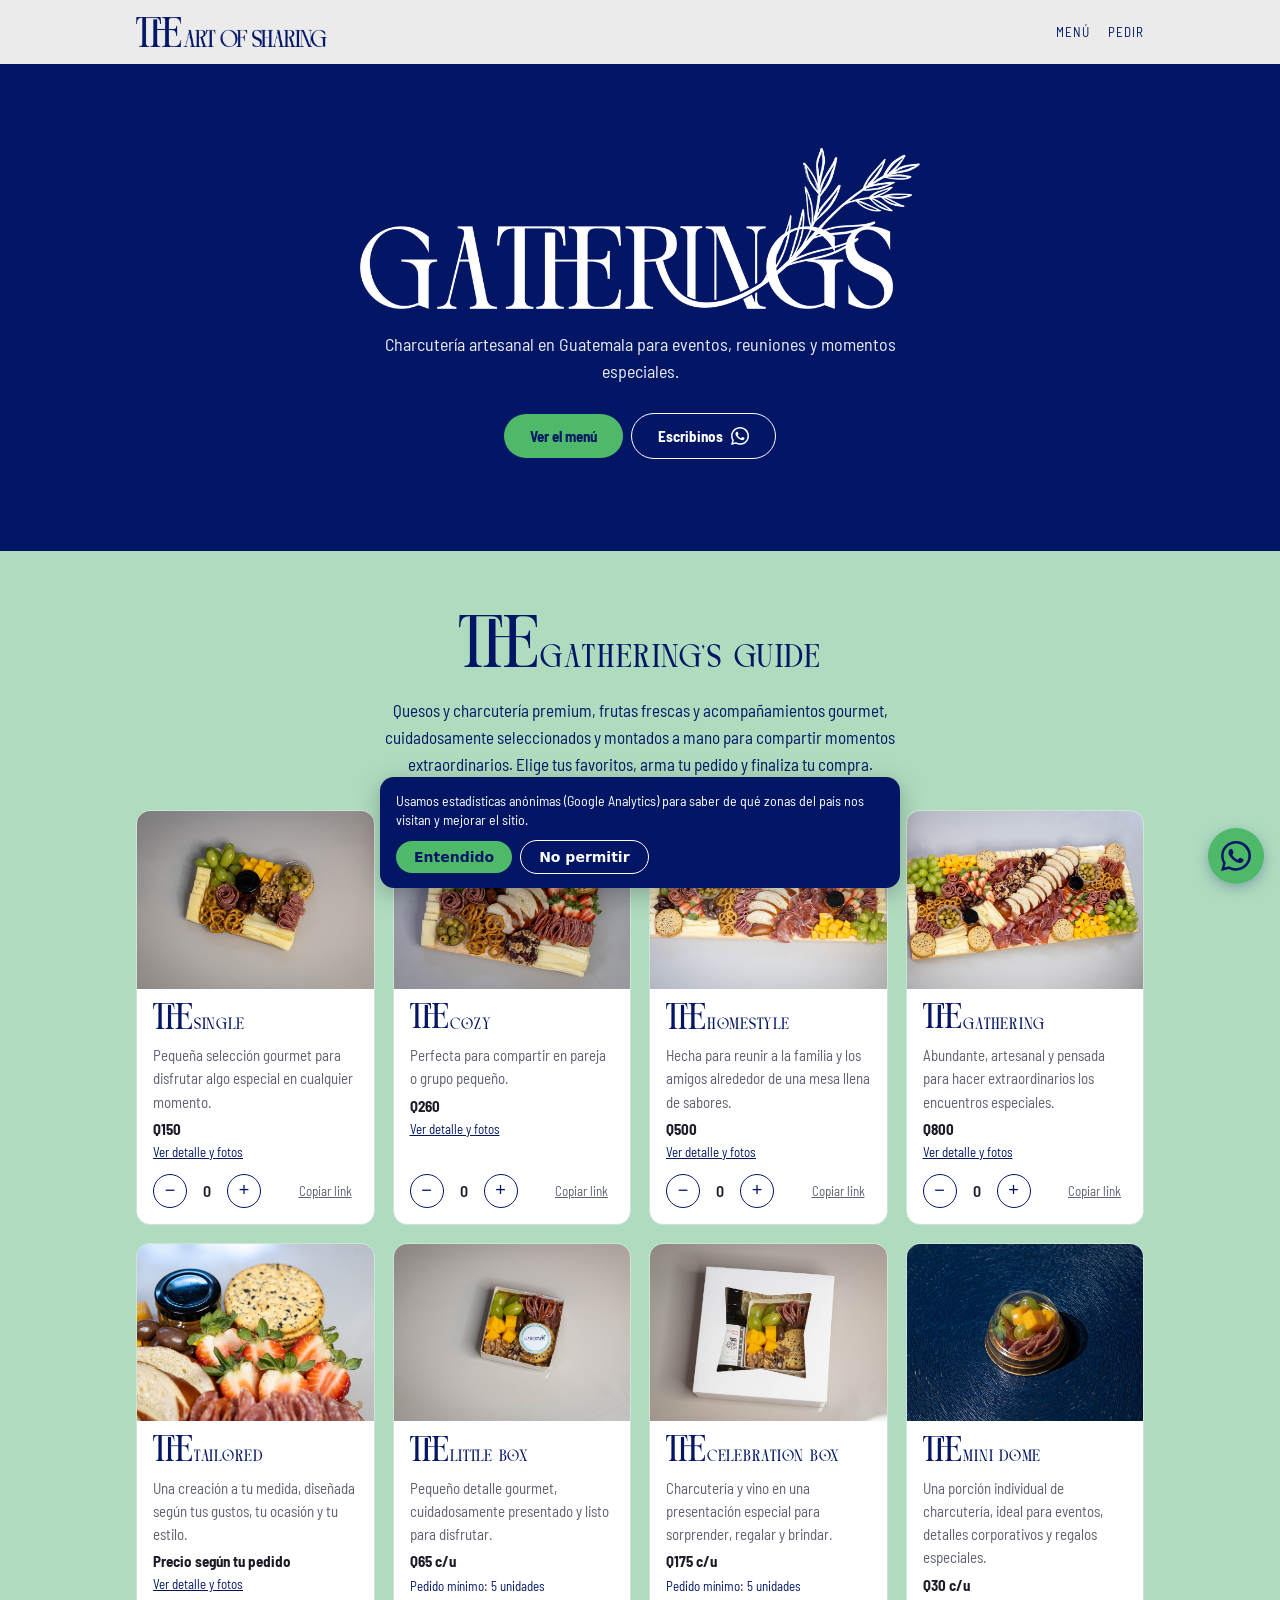
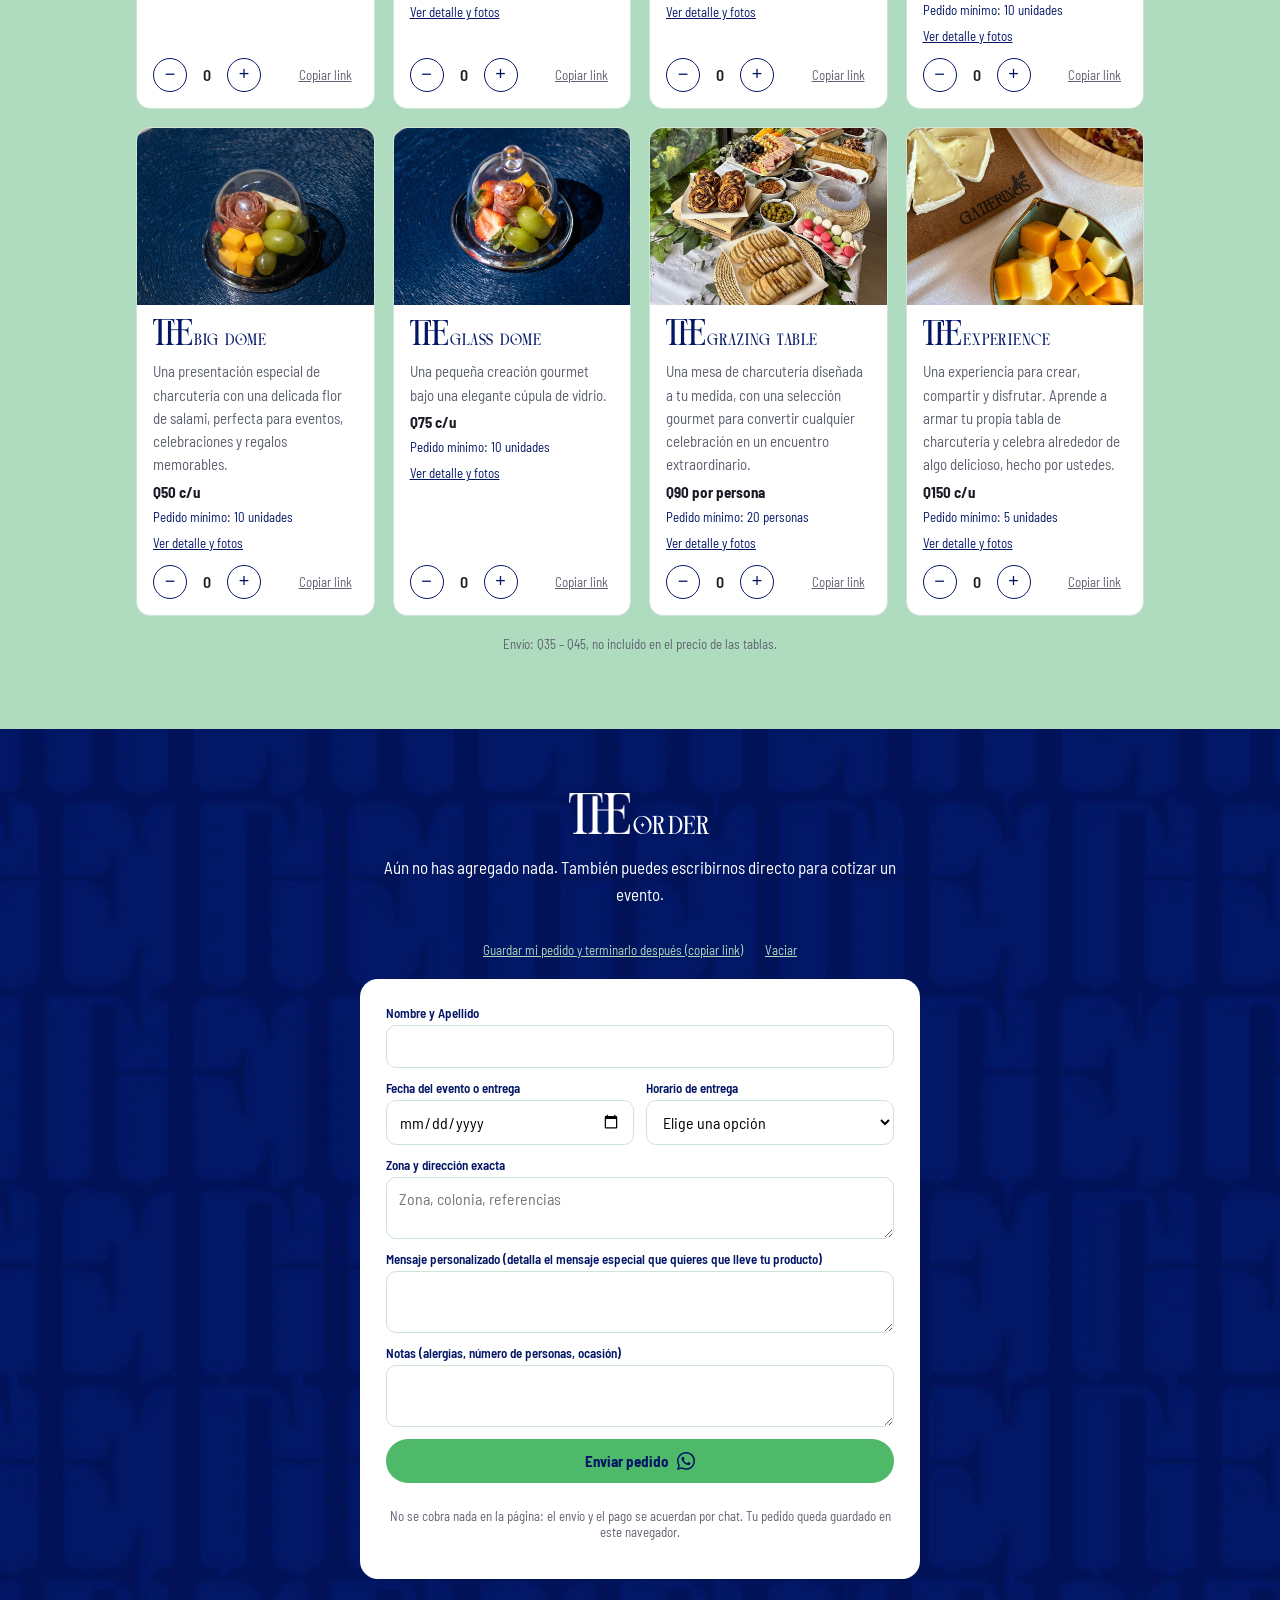
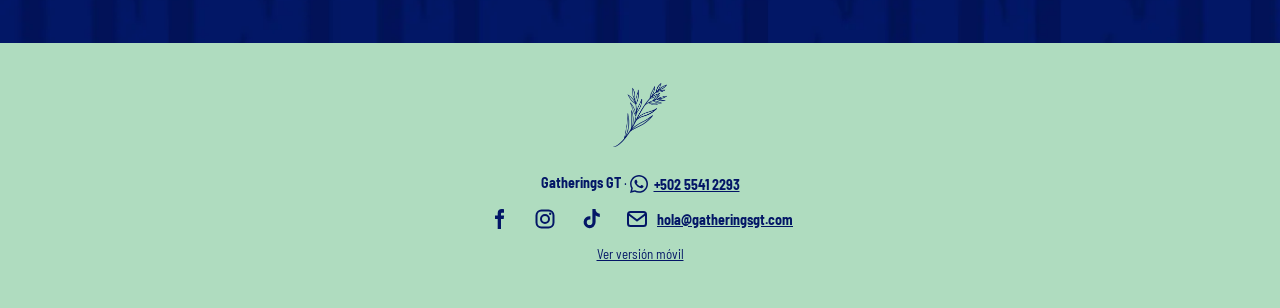
==== gatheringsgt/index.html @ aa1f7eb2 "Pie de página: quitar «Guatemala» y agregar correo hola@gatheringsgt.com junto a las redes Co-Author" ====
<!doctype html>
<html lang="es" data-root="">
<head>
<meta charset="utf-8">
<meta name="viewport" content="width=device-width,initial-scale=1">
<title>Gatherings GT · Tablas de charcutería y grazing tables</title>
<meta name="description" content="Tablas de charcutería artesanales y grazing tables para eventos, reuniones y momentos especiales en Guatemala. Pedí por WhatsApp.">
<meta property="og:title" content="Gatherings GT">
<meta property="og:description" content="Tablas de charcutería y grazing tables en Guatemala. Pedí por WhatsApp.">
<meta property="og:image" content="https://gatheringsgt.com/assets/brand/og.jpg">
<link rel="icon" type="image/png" href="assets/brand/favicon.png">
<link rel="apple-touch-icon" href="assets/brand/icon-the.png">
<meta property="og:type" content="website">
<meta name="theme-color" content="#031666">
<script>
/* Escritorio (/): en teléfono manda a /m/ salvo que la persona haya elegido la versión de escritorio (?v=d). */
(function(){try{var q=new URLSearchParams(location.search),v=q.get("v");if(v){localStorage.setItem("gt_view",v);}else{v=localStorage.getItem("gt_view");}
if(v!=="d"&&(v==="m"||(!v&&(/Android|iPhone|iPod|Mobile/i.test(navigator.userAgent)||innerWidth<=768))))location.replace("m/"+location.search.replace(/[?&]v=[^&]*/,"").replace(/^&/,"?")+location.hash)}catch(e){}})();
</script>
<style>
/* Rossten: fuente de marca (assets/fonts/rossten.woff2). «Gotham Narrow»: por ahora Barlow Semi Condensed (OFL) con ese nombre;
   para usar la Gotham Narrow original basta reemplazar los tres gotham-narrow-*.woff2. */
@font-face{font-family:"Rossten";src:url(assets/fonts/rossten.woff2) format("woff2");font-weight:400;font-style:normal;font-display:swap}
@font-face{font-family:"Gotham Narrow";src:url(assets/fonts/gotham-narrow-400.woff2) format("woff2");font-weight:400;font-style:normal;font-display:swap}
@font-face{font-family:"Gotham Narrow";src:url(assets/fonts/gotham-narrow-600.woff2) format("woff2");font-weight:600;font-style:normal;font-display:swap}
@font-face{font-family:"Gotham Narrow";src:url(assets/fonts/gotham-narrow-700.woff2) format("woff2");font-weight:700;font-style:normal;font-display:swap}
:root{--navy:#031666;--navy-d:#020f47;--mint:#AFDCBF;--green:#4EB969;--cream:#EBEBEB;--ink:#1c1c28;--mut:#5d6170;--line:#cfe3d6;--wa:var(--green);
--serif:"Rossten",Georgia,"Times New Roman",serif;--sans:"Gotham Narrow","Gotham",system-ui,-apple-system,"Segoe UI",sans-serif}
*{box-sizing:border-box}html{scroll-behavior:smooth}
body{margin:0;font:16px/1.55 var(--serif);color:var(--ink);background:var(--cream)}
h1,h2,h3{font-weight:400;letter-spacing:.02em;margin:0}
a{color:inherit}
.wrap{max-width:1040px;margin:0 auto;padding:0 16px}
header{background:var(--cream);color:var(--navy);position:sticky;top:0;z-index:5}
header .wrap{display:flex;align-items:center;justify-content:space-between;height:64px}
header .brand{display:block;line-height:0}
header .brand img{height:30px;width:auto}
header nav a{margin-left:18px;text-decoration:none;font:13px var(--sans);letter-spacing:.08em;text-transform:uppercase;color:var(--navy)}
.hero{background:var(--navy);color:#fff;text-align:center;padding:84px 16px 92px}
.hero h1{line-height:0}
.hero h1 img{width:min(560px,86vw);height:auto}
.hero p{max-width:560px;margin:22px auto 0;font:18px/1.5 var(--sans);opacity:.92}
.btn{display:inline-block;border:0;border-radius:999px;padding:13px 26px;font:700 15px var(--sans);cursor:pointer;text-decoration:none}
.btn-wa{background:var(--wa);color:var(--navy)}.btn-line{border:1px solid #fff;color:#fff;margin-left:8px}
.hero .btns{margin-top:28px}
.wai{width:1.2em;height:1.2em;flex:none}.btn-ico{display:inline-flex;align-items:center;justify-content:center;gap:8px}footer a.tel{display:inline-flex;align-items:center;gap:6px;vertical-align:middle}footer a.tel .wai{width:18px;height:18px}
section{padding:64px 0}
section h2{font-size:30px;color:var(--navy);text-align:center;margin-bottom:6px}
.eyebrow{display:block;margin:0 auto 10px;height:44px;width:auto;max-width:80%}
#menu{background:var(--mint)}
#menu h2{font-size:38px;margin-bottom:12px}
#menu .sub{font:17px/1.6 var(--sans);color:var(--navy)}
#pedido{background:var(--navy) url(assets/brand/fondo-the-azul.webp) center/cover}
#pedido h2,#pedido .sub{color:#fff}
#pedido .sub{font:17px/1.6 var(--sans)}
#pedido .save button{color:var(--mint)}
#pedido form{background:#fff;border-radius:18px;padding:26px;margin-top:22px}
.sub{text-align:center;color:var(--mut);margin:0 auto 32px;max-width:560px}
.grid{display:grid;grid-template-columns:repeat(auto-fill,minmax(230px,1fr));gap:18px}
.card{background:#fff;border:1px solid var(--line);border-radius:14px;overflow:hidden;display:flex;flex-direction:column}
.ph{aspect-ratio:4/3;background:var(--mint) url(assets/brand/the-azul.png) center 40%/32% no-repeat;display:flex;align-items:flex-end;justify-content:center;padding-bottom:12px;color:var(--navy);opacity:.9;font:12px var(--sans);letter-spacing:.15em;text-transform:uppercase}
.card img{width:100%;aspect-ratio:4/3;object-fit:cover;display:block}
.card .b{padding:14px 16px 16px;display:flex;flex-direction:column;gap:6px;flex:1}
.card h3{font-size:19px;color:var(--navy)}
.card p{margin:0;color:var(--mut);font-size:14px}
.price{font:700 15px var(--sans)}
.qty{display:flex;align-items:center;gap:10px;margin-top:auto;padding-top:8px}
.qty button{width:34px;height:34px;border-radius:50%;border:1px solid var(--navy);background:#fff;color:var(--navy);font-size:18px;cursor:pointer}
.qty span{min-width:20px;text-align:center;font:600 16px var(--sans)}
form{display:grid;gap:12px;max-width:560px;margin:0 auto}
label{font:600 13px var(--sans);color:var(--navy);display:grid;gap:4px}
input,select,textarea{font:16px var(--sans);padding:11px 12px;border:1px solid var(--line);border-radius:10px;background:#fff;width:100%}
.row{display:grid;grid-template-columns:1fr 1fr;gap:12px}
@media(max-width:520px){.row{grid-template-columns:1fr}}
.note{font:13px var(--sans);color:var(--mut);text-align:center}
footer{background:var(--mint);color:var(--navy);text-align:center;padding:40px 16px 32px;font:14px var(--sans)}
footer img{height:64px;width:auto;margin-bottom:10px}
footer a{color:var(--navy);font-weight:700}
footer .social{display:flex;justify-content:center;gap:22px;margin:14px 0 12px}
footer .social a{display:inline-flex;color:var(--navy);transition:color .15s,transform .15s}
footer .social a:hover,footer .social a:focus-visible{color:var(--green);transform:translateY(-2px)}
footer .social svg{width:24px;height:24px}
footer .social a.mail{gap:8px;align-items:center;font-size:14px;font-weight:700}
footer .social{flex-wrap:wrap;row-gap:10px}
.cart{position:fixed;left:0;right:0;bottom:0;background:#fff;border-top:1px solid var(--line);padding:10px 16px;display:none;align-items:center;justify-content:space-between;gap:12px;z-index:6;box-shadow:0 -4px 16px rgba(0,0,0,.08)}
.cart.on{display:flex}.cart b{font:600 15px var(--sans)}
.fab{position:fixed;right:16px;bottom:16px;z-index:4;width:56px;height:56px;padding:0;display:inline-flex;align-items:center;justify-content:center;box-shadow:0 4px 14px rgba(3,22,102,.28)}.fab .wai{width:30px;height:30px}
.cart.on~.fab{display:none}

.qty .lnk{width:auto;height:auto;border:0;background:none;border-radius:0;font:13px var(--sans);color:var(--mut);text-decoration:underline;margin-left:auto}
.save{display:flex;gap:10px;justify-content:center;flex-wrap:wrap;margin-top:6px}
.save button{background:none;border:0;font:13px var(--sans);color:var(--navy);text-decoration:underline;cursor:pointer}
.toast{position:fixed;left:50%;bottom:80px;transform:translateX(-50%);background:var(--navy);color:#fff;padding:10px 18px;border-radius:999px;font:14px var(--sans);opacity:0;pointer-events:none;transition:opacity .2s;z-index:9;max-width:90vw;text-align:center}
.toast.on{opacity:1}
.viewsw{color:var(--navy);font:13px var(--sans)}</style>
<link rel="stylesheet" href="assets/detail.css?v=20261022e">
</head>
<body>
<svg width="0" height="0" style="position:absolute" aria-hidden="true"><symbol id="wa" viewBox="0 0 24 24"><path fill="currentColor" d="M17.472 14.382c-.297-.149-1.758-.867-2.03-.967-.273-.099-.471-.148-.67.15-.197.297-.767.966-.94 1.164-.173.199-.347.223-.644.075-.3-.15-1.263-.465-2.403-1.485-.888-.795-1.484-1.77-1.66-2.07-.174-.3-.019-.465.13-.615.136-.135.301-.345.451-.52.146-.181.194-.301.297-.496.1-.21.049-.375-.025-.524-.075-.15-.672-1.62-.922-2.206-.24-.584-.487-.51-.672-.51-.172-.015-.371-.015-.571-.015-.2 0-.523.074-.797.359-.273.3-1.045 1.02-1.045 2.475s1.07 2.865 1.219 3.075c.149.18 2.095 3.195 5.076 4.483.709.3 1.262.489 1.694.625.712.227 1.36.195 1.871.12.571-.09 1.758-.72 2.006-1.41.248-.699.248-1.289.173-1.41-.074-.12-.272-.195-.57-.345m-5.446 7.443h-.016c-1.77 0-3.524-.48-5.055-1.38l-.36-.214-3.75.975 1.005-3.645-.239-.375c-.99-1.576-1.516-3.391-1.516-5.26 0-5.445 4.455-9.885 9.942-9.885 2.654 0 5.145 1.035 7.021 2.91 1.875 1.859 2.909 4.35 2.909 6.99-.004 5.444-4.46 9.885-9.935 9.885M20.52 3.449C18.24 1.245 15.24 0 12.045 0 5.463 0 .104 5.334.101 11.893c0 2.096.549 4.14 1.595 5.945L0 24l6.335-1.652c1.746.943 3.71 1.444 5.71 1.447h.006c6.585 0 11.946-5.336 11.949-11.896 0-3.176-1.24-6.165-3.495-8.411"/></symbol></svg>
<header><div class="wrap"><a class="brand" href="#top"><img src="assets/brand/the-sharing-azul.png" alt="Gatherings – The Art of Sharing" width="191" height="30"></a><nav><a href="#menu">Menú</a><a href="#pedido">Pedir</a></nav></div></header>

<div class="hero" id="top">
  <h1><img src="assets/brand/logo-blanco.png" alt="Gatherings" width="560" height="161"></h1>
  <p>Charcutería artesanal en Guatemala para eventos, reuniones y momentos especiales.</p>
  <div class="btns"><a class="btn btn-wa" href="#menu">Ver el menú</a><a class="btn btn-line btn-ico" id="waTop" href="#" aria-label="Escribinos por WhatsApp">Escribinos <svg class="wai" aria-hidden="true"><use href="#wa"/></svg></a></div>
</div>

<section id="menu"><div class="wrap">
  <h2><span class="ttl"><span class="the" role="img" aria-label="The"></span><span>Gathering's Guide</span></span></h2>
  <p class="sub">Quesos y charcutería premium, frutas frescas y acompañamientos gourmet, cuidadosamente seleccionados y montados a mano para compartir momentos extraordinarios. Elige tus favoritos, arma tu pedido y finaliza tu compra.</p>
  <div class="grid" id="grid"></div>
  <p class="note" style="margin-top:20px">Envío: Q35 – Q45, no incluido en el precio de las tablas.</p>
</div></section>

<section id="pedido"><div class="wrap">
  <h2><span class="ttl"><span class="the" role="img" aria-label="The"></span><span>Order</span></span></h2><p class="sub" id="sum"></p>
  <div class="save" id="saveBox" hidden><button type="button" id="saveLink">Guardar mi pedido y terminarlo después (copiar link)</button><button type="button" id="clearCart">Vaciar</button></div>
  <form id="f" style="margin-top:20px">
    <label>Nombre y Apellido<input name="nombre" required autocomplete="name"></label>
    <div class="row">
      <label>Fecha del evento o entrega<input name="fecha" type="date" required></label>
      <label>Horario de entrega<select name="horario" required><option value="" disabled selected>Elige una opción</option><option>Durante la mañana</option><option>Durante la tarde</option></select></label>
    </div>
    <label>Zona y dirección exacta<textarea name="dir" rows="2" placeholder="Zona, colonia, referencias"></textarea></label>
    <label>Mensaje personalizado (detalla el mensaje especial que quieres que lleve tu producto)<textarea name="mensaje" rows="2"></textarea></label>
    <label>Notas (alergias, número de personas, ocasión)<textarea name="notas" rows="2"></textarea></label>
    <button class="btn btn-wa btn-ico" type="submit" aria-label="Enviar pedido por WhatsApp">Enviar pedido <svg class="wai" aria-hidden="true"><use href="#wa"/></svg></button>
    <p class="note">No se cobra nada en la página: el envío y el pago se acuerdan por chat. Tu pedido queda guardado en este navegador.</p>
  </form>
</div></section>

<footer>
  <img src="assets/brand/romero-azul.png" alt="" width="54" height="64">
  <p><b>Gatherings GT</b> · <a id="waFoot" class="tel" href="#" aria-label="Escribinos por WhatsApp al +502 5541 2293"><svg class="wai" aria-hidden="true"><use href="#wa"/></svg>+502 5541 2293</a></p>
  <p class="social"><a href="https://www.facebook.com/profile.php?id=61587957651190" target="_blank" rel="noopener" aria-label="Facebook de Gatherings GT"><svg viewBox="0 0 24 24" aria-hidden="true"><path fill="currentColor" d="M14 8.5V6.9c0-.8.2-1.2 1.3-1.2H17V2.2C16.7 2.15 15.8 2 14.7 2 12.3 2 10.7 3.4 10.7 6.1v2.4H8v3.6h2.7V22H14v-9.900h2.7l.4-3.6z"/></svg></a><a href="https://www.instagram.com/gatheringsgt/" target="_blank" rel="noopener" aria-label="Instagram de Gatherings GT"><svg viewBox="0 0 24 24" aria-hidden="true"><rect x="3.5" y="3.5" width="17" height="17" rx="5" fill="none" stroke="currentColor" stroke-width="2"/><circle cx="12" cy="12" r="4" fill="none" stroke="currentColor" stroke-width="2"/><circle cx="17.2" cy="6.8" r="1.2" fill="currentColor"/></svg></a><a href="https://www.tiktok.com/@gatheringsgt" target="_blank" rel="noopener" aria-label="TikTok de Gatherings GT"><svg viewBox="0 0 24 24" aria-hidden="true"><path fill="currentColor" d="M16.6 2h-3.2v13.2a2.8 2.8 0 1 1-2.8-2.8c.3 0 .6 0 .8.1V9.2a6 6 0 1 0 5.2 5.900V8.6a7.3 7.3 0 0 0 4.2 1.3V6.7A4.3 4.3 0 0 1 16.6 2z"/></svg></a><a class="mail" href="mailto:hola@gatheringsgt.com" aria-label="Escribinos un correo a hola@gatheringsgt.com"><svg viewBox="0 0 24 24" aria-hidden="true"><rect x="3" y="5" width="18" height="14" rx="2.5" fill="none" stroke="currentColor" stroke-width="2"/><path d="M4 7.5l8 6 8-6" fill="none" stroke="currentColor" stroke-width="2" stroke-linecap="round" stroke-linejoin="round"/></svg><span>hola@gatheringsgt.com</span></a></p>
  <p><a class="viewsw" href="m/?v=m">Ver versión móvil</a></p>
</footer>

<div class="cart" id="cart"><b id="cartTxt"></b><a class="btn btn-wa" href="#pedido">Finalizar pedido</a></div>
<a class="btn btn-wa fab" id="fab" href="#" aria-label="Escribinos por WhatsApp"><svg class="wai" aria-hidden="true"><use href="#wa"/></svg></a>
<div class="toast" id="toast" role="status"></div>
<script src="assets/shared.js?v=20261022e"></script>
<script src="assets/analytics.js"></script>
</body>
</html>
---- gatheringsgt/assets/detail.css ----
/* Detalle de producto (ventana sobre el menú) y enlaces de las tarjetas. Compartido por / y /m/. */
.pic{display:flex;flex:none;text-decoration:none}
.pic>*{flex:1;min-width:0}
.card h3 .tl{color:inherit;text-decoration:none}
.card h3 .tl:hover{text-decoration:underline}
.more{font:13px var(--sans);color:var(--navy);text-decoration:underline;width:max-content}
.noscroll{overflow:hidden}
.detail{position:fixed;inset:0;z-index:20;background:rgba(3,22,102,.72);display:flex;align-items:center;justify-content:center;padding:16px;overflow-y:auto}
.detail[hidden]{display:none}
.dlg{position:relative;background:#fff;border-radius:18px;width:min(920px,100%);max-height:calc(100dvh - 32px);overflow-y:auto;display:grid;grid-template-columns:1.1fr 1fr;gap:0 24px;padding:20px;align-content:start}
.dlg .x{position:absolute;top:8px;right:10px;z-index:3;width:38px;height:38px;border-radius:50%;border:0;background:rgba(255,255,255,.92);color:var(--navy);font-size:26px;line-height:1;cursor:pointer;box-shadow:0 1px 6px rgba(0,0,0,.2)}
.dg{position:relative;grid-row:1 / span 3;min-width:0}
.gal{display:flex;overflow-x:auto;scroll-snap-type:x mandatory;scrollbar-width:none;border-radius:12px;background:var(--mint)}
.gal::-webkit-scrollbar{display:none}
.gal img{flex:none;width:100%;aspect-ratio:4/3;object-fit:cover;scroll-snap-align:center;display:block}
.gal.ph0 .ph{width:100%}
.nav{position:absolute;top:calc(50% - 40px);width:38px;height:38px;border-radius:50%;border:0;background:rgba(255,255,255,.9);color:var(--navy);font-size:24px;line-height:1;cursor:pointer;box-shadow:0 1px 6px rgba(0,0,0,.25)}
.nav.prev{left:8px}.nav.next{right:8px}
.thumbs{display:flex;gap:8px;margin-top:10px;overflow-x:auto;padding-bottom:2px}
.thumbs button{flex:none;width:64px;height:64px;padding:0;border:2px solid transparent;border-radius:8px;overflow:hidden;background:none;cursor:pointer;opacity:.7}
.thumbs button.on{border-color:var(--green);opacity:1}
.thumbs img{width:100%;height:100%;object-fit:cover;display:block}
.di{min-width:0}
.di h2{margin:0 0 4px;font-size:26px;color:var(--navy);text-align:left}
.di h3{margin:16px 0 4px;font:700 13px var(--sans);letter-spacing:.1em;text-transform:uppercase;color:var(--navy)}
.di p{margin:8px 0;color:var(--mut)}
.di ul{margin:4px 0 8px;padding-left:20px;font:15px var(--sans)}
.di .mut{font:14px var(--sans)}
.dlg .btn{text-align:center;margin-top:10px}
.btn-line2{border:1px solid var(--navy);color:var(--navy);background:#fff}
@media(max-width:720px){
  .detail{padding:0;align-items:flex-end}
  .dlg{grid-template-columns:1fr;border-radius:18px 18px 0 0;max-height:94dvh;padding:14px 14px 22px}
  .dg{grid-row:auto;margin-bottom:12px}
  .di h2{font-size:22px}
}
.toast{z-index:30}

.ttl{display:inline-flex;align-items:baseline;justify-content:center;gap:.1em;text-transform:uppercase;letter-spacing:.04em}
.ttl .the{display:inline-block;flex:none;width:2.05em;height:1.37em;background:currentColor;-webkit-mask:url(brand/the-azul.png) center/contain no-repeat;mask:url(brand/the-azul.png) center/contain no-repeat}
.minq{font:13px var(--sans);color:var(--navy);margin:2px 0 4px}

/* Descripciones, «Qué incluye», tamaño y porciones: Gotham Narrow (los títulos siguen en Rossten). */
.card p,.di p,.di li,.di .spec{font-family:var(--sans)}
.card p{font-size:15px}
.di p,.di li{font-size:16px;line-height:1.5}
.di .spec{margin:10px 0;color:var(--ink)}
.di .spec b{color:var(--navy)}
.di ul li{margin:0 0 4px}
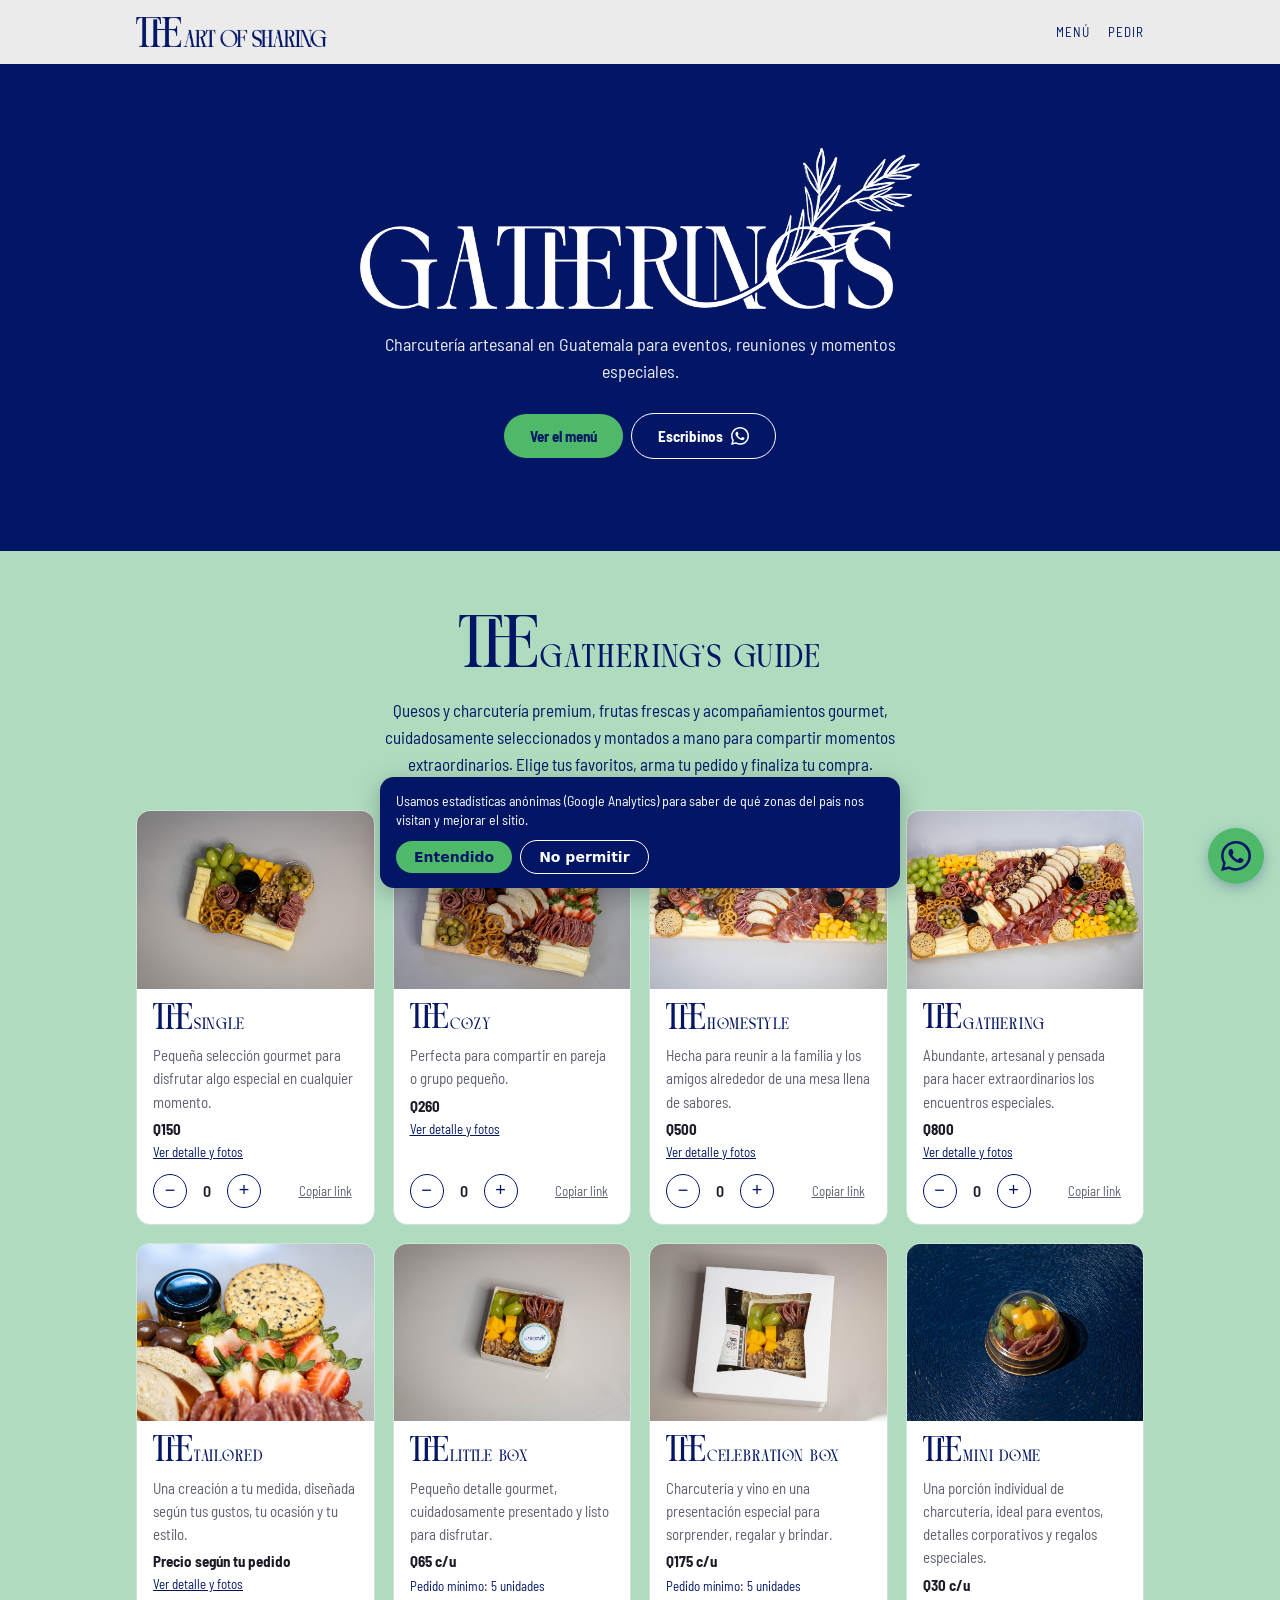
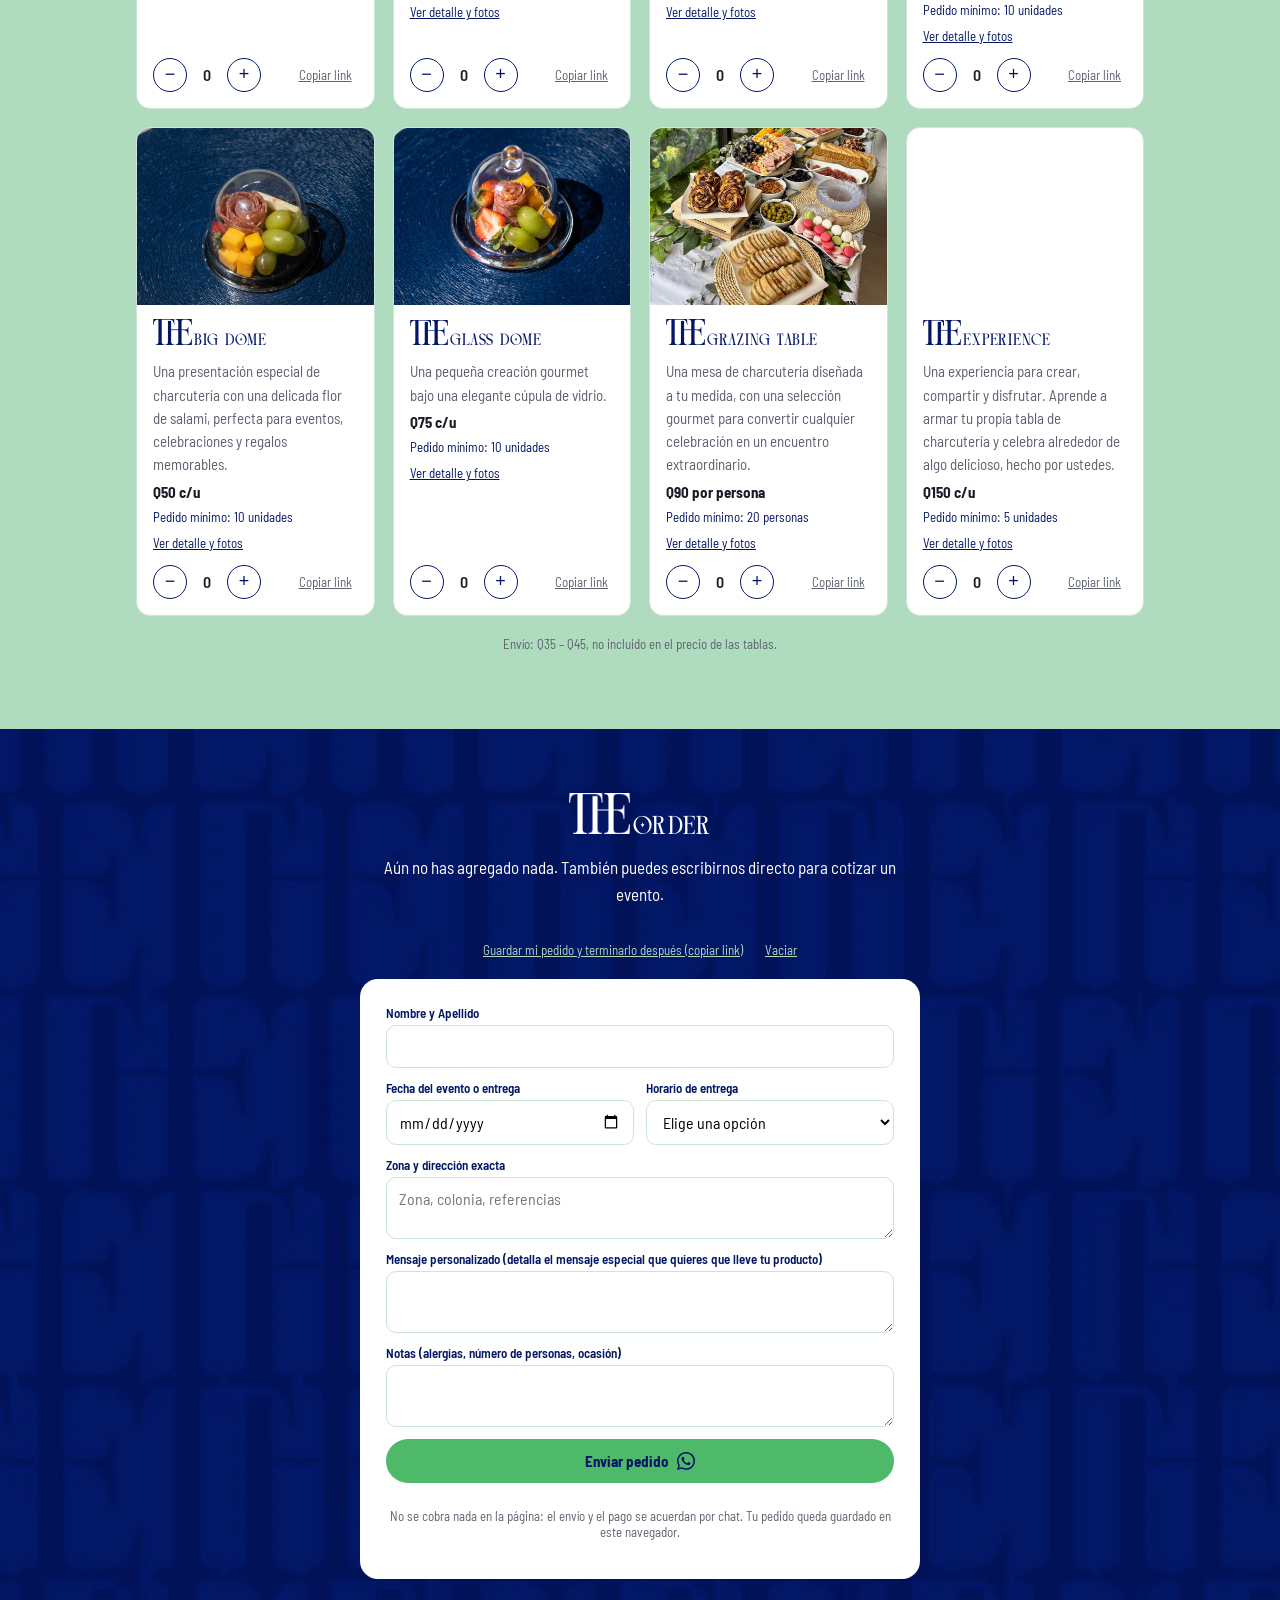
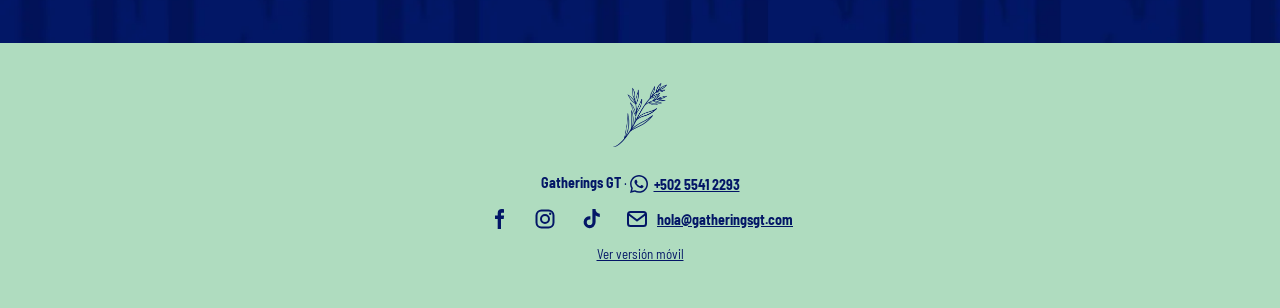
==== commit 594d1d12: "Pie: WhatsApp (ícono y número) reacciona junto, igual que el correo Co-Authored-By: Claude Sonnet 5." ====
--- a/gatheringsgt/index.html
+++ b/gatheringsgt/index.html
@@ -43,7 +43,7 @@
 .btn{display:inline-block;border:0;border-radius:999px;padding:13px 26px;font:700 15px var(--sans);cursor:pointer;text-decoration:none}
 .btn-wa{background:var(--wa);color:var(--navy)}.btn-line{border:1px solid #fff;color:#fff;margin-left:8px}
 .hero .btns{margin-top:28px}
-.wai{width:1.2em;height:1.2em;flex:none}.btn-ico{display:inline-flex;align-items:center;justify-content:center;gap:8px}footer a.tel{display:inline-flex;align-items:center;gap:6px;vertical-align:middle}footer a.tel .wai{width:18px;height:18px}
+.wai{width:1.2em;height:1.2em;flex:none}.btn-ico{display:inline-flex;align-items:center;justify-content:center;gap:8px}footer a.tel{display:inline-flex;align-items:center;gap:6px;vertical-align:middle}footer a.tel .wai{width:18px;height:18px}footer a.tel{transition:color .15s,transform .15s}footer a.tel:hover,footer a.tel:focus-visible{color:var(--green);transform:translateY(-2px)}
 section{padding:64px 0}
 section h2{font-size:30px;color:var(--navy);text-align:center;margin-bottom:6px}
 .eyebrow{display:block;margin:0 auto 10px;height:44px;width:auto;max-width:80%}
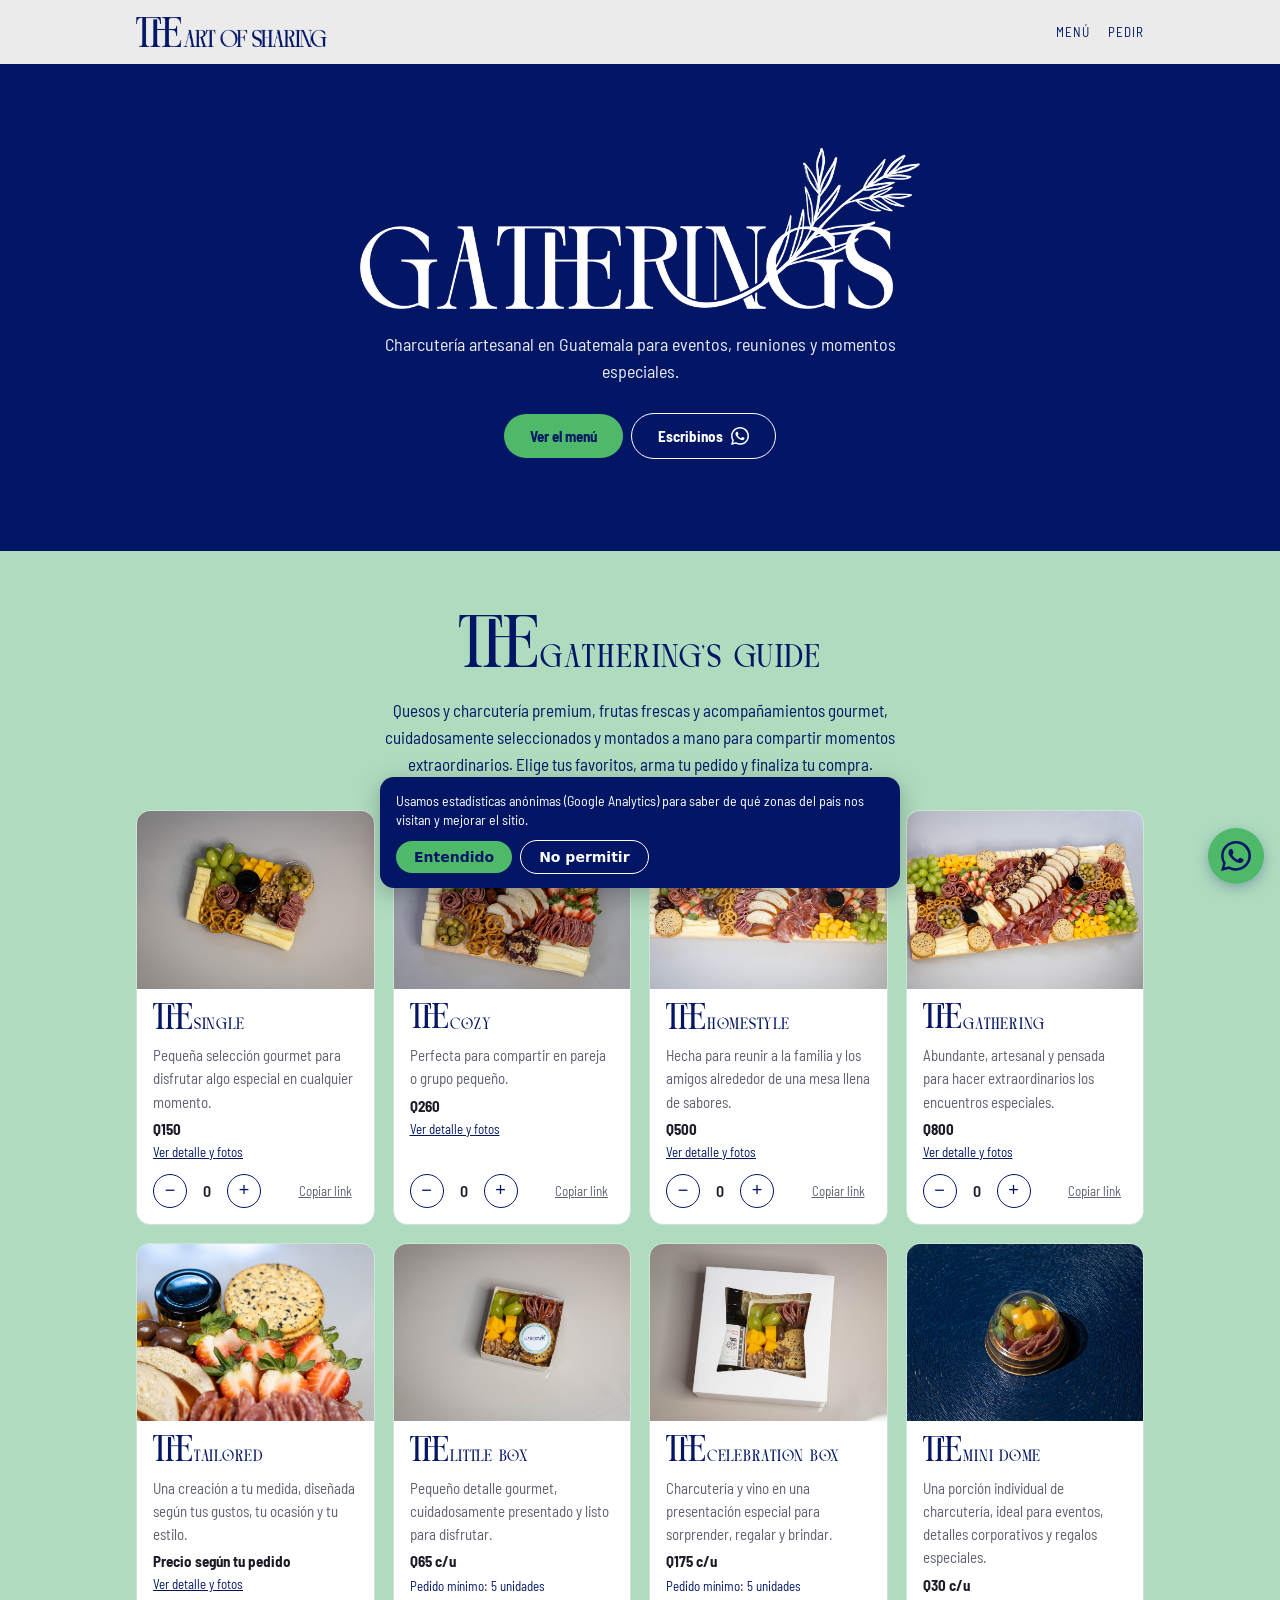
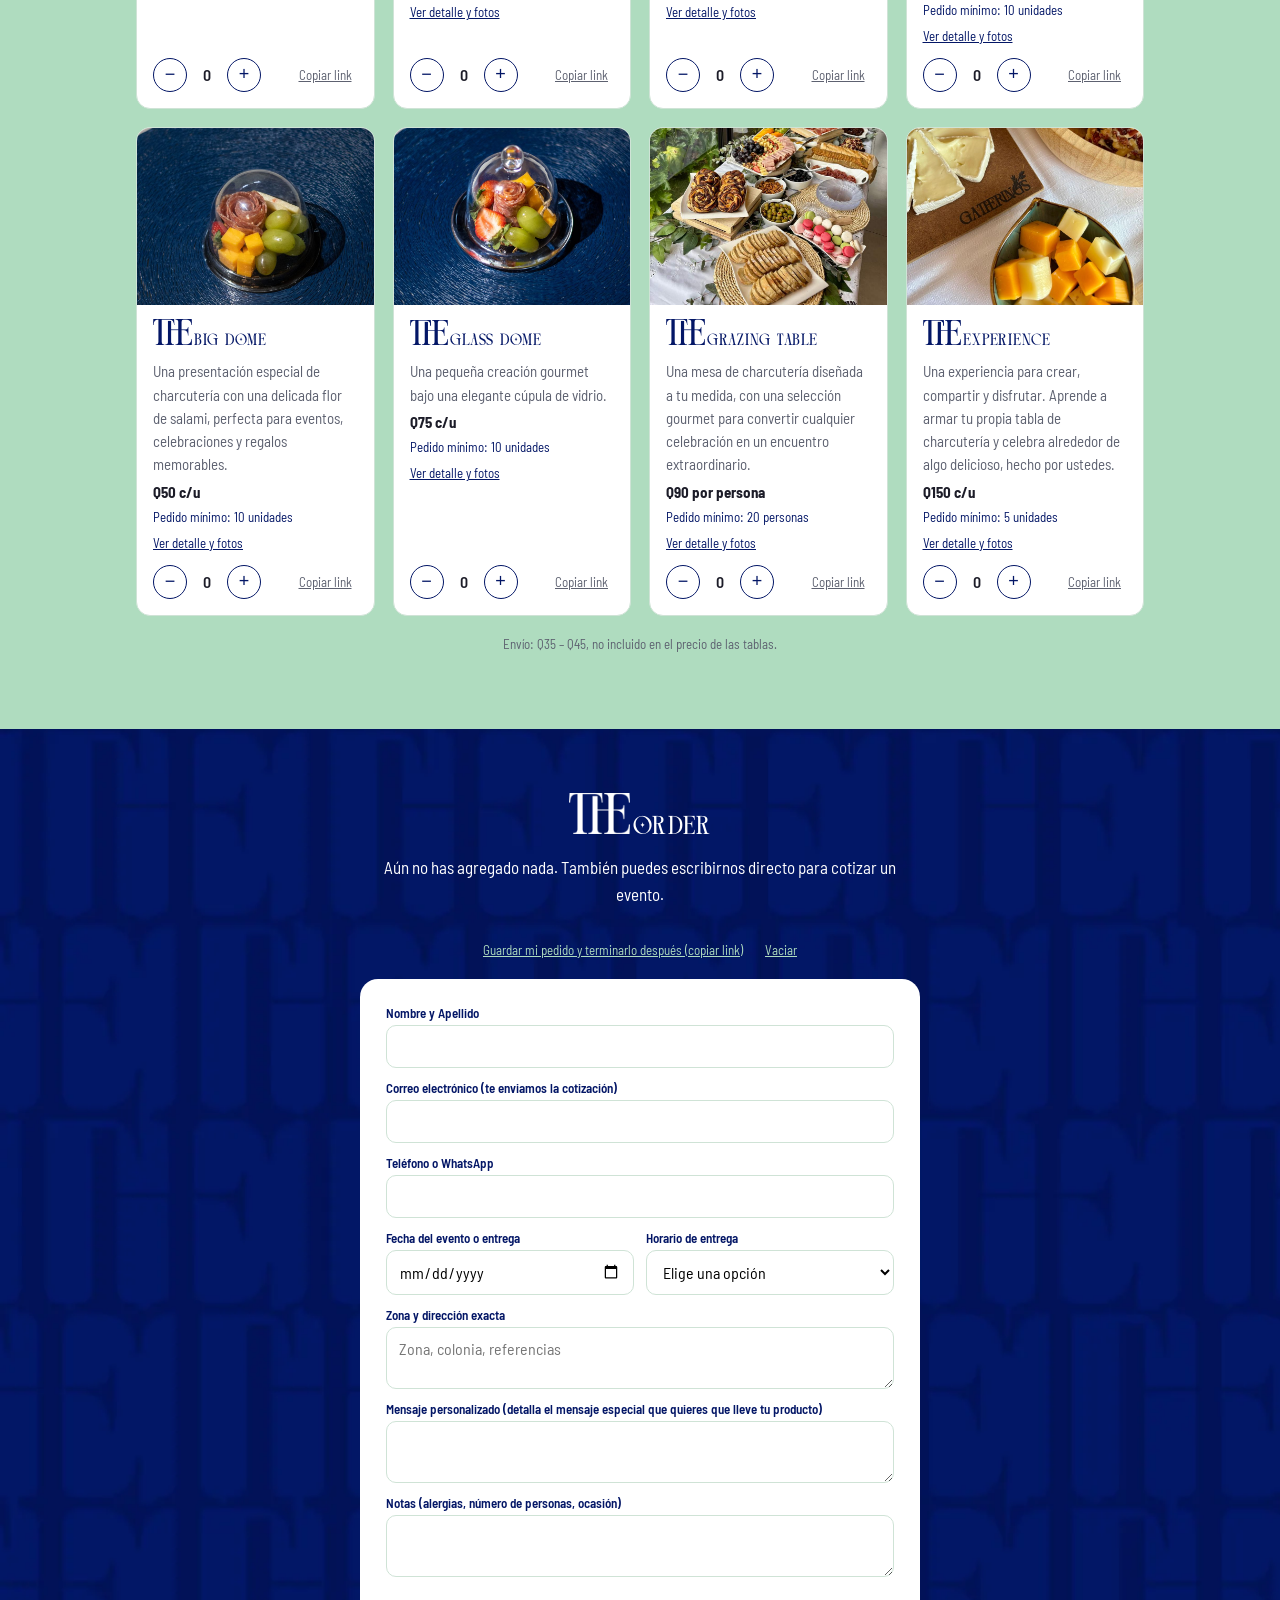
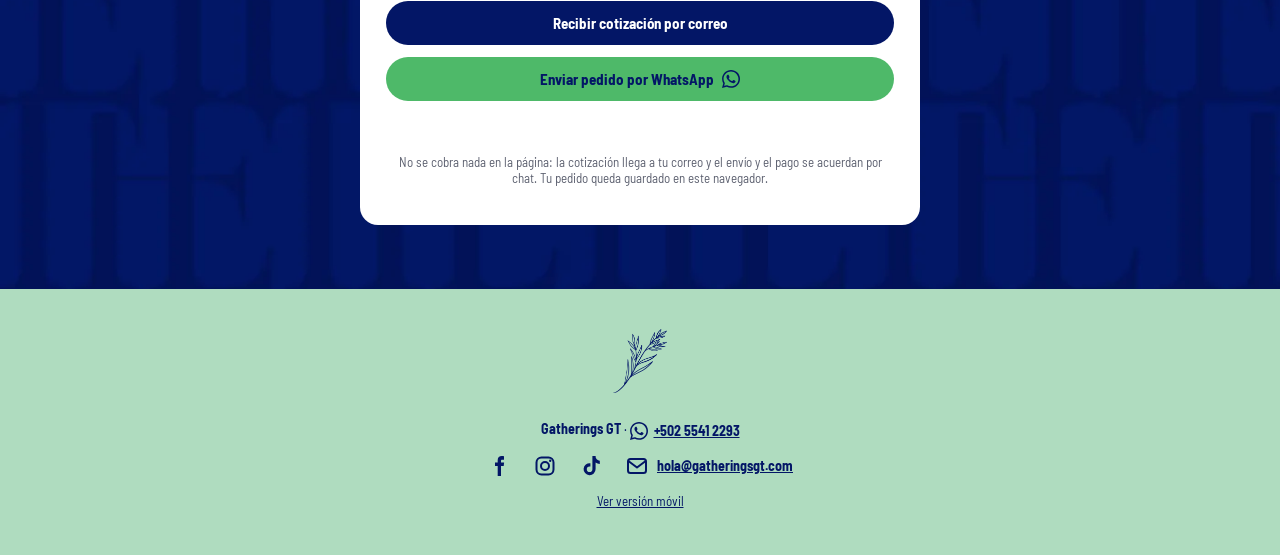
==== commit ff21d59e: "Cotizaciones automáticas: sitio -> Odoo -> correo con PDF de marca - Addon gatherings_cotizacion: sa" ====
--- a/gatheringsgt/index.html
+++ b/gatheringsgt/index.html
@@ -41,7 +41,8 @@
 .hero h1 img{width:min(560px,86vw);height:auto}
 .hero p{max-width:560px;margin:22px auto 0;font:18px/1.5 var(--sans);opacity:.92}
 .btn{display:inline-block;border:0;border-radius:999px;padding:13px 26px;font:700 15px var(--sans);cursor:pointer;text-decoration:none}
-.btn-wa{background:var(--wa);color:var(--navy)}.btn-line{border:1px solid #fff;color:#fff;margin-left:8px}
+.btn-wa{background:var(--wa);color:var(--navy)}.btn-quote{background:var(--navy);color:#fff}.btn[disabled]{opacity:.6;cursor:wait}.hp{position:absolute;left:-9999px;width:1px;height:1px;overflow:hidden}.qmsg{font:600 14px var(--sans);text-align:center;margin:0;min-height:1.2em;color:var(--navy)}.qmsg.err{color:#b3261e}.qmsg a{color:var(--navy)}
+.btn-line{border:1px solid #fff;color:#fff;margin-left:8px}
 .hero .btns{margin-top:28px}
 .wai{width:1.2em;height:1.2em;flex:none}.btn-ico{display:inline-flex;align-items:center;justify-content:center;gap:8px}footer a.tel{display:inline-flex;align-items:center;gap:6px;vertical-align:middle}footer a.tel .wai{width:18px;height:18px}footer a.tel{transition:color .15s,transform .15s}footer a.tel:hover,footer a.tel:focus-visible{color:var(--green);transform:translateY(-2px)}
 section{padding:64px 0}
@@ -117,6 +118,8 @@
   <div class="save" id="saveBox" hidden><button type="button" id="saveLink">Guardar mi pedido y terminarlo después (copiar link)</button><button type="button" id="clearCart">Vaciar</button></div>
   <form id="f" style="margin-top:20px">
     <label>Nombre y Apellido<input name="nombre" required autocomplete="name"></label>
+    <label>Correo electrónico (te enviamos la cotización)<input name="correo" type="email" autocomplete="email" inputmode="email"></label>
+    <label>Teléfono o WhatsApp<input name="telefono" type="tel" autocomplete="tel" inputmode="tel"></label>
     <div class="row">
       <label>Fecha del evento o entrega<input name="fecha" type="date" required></label>
       <label>Horario de entrega<select name="horario" required><option value="" disabled selected>Elige una opción</option><option>Durante la mañana</option><option>Durante la tarde</option></select></label>
@@ -124,8 +127,12 @@
     <label>Zona y dirección exacta<textarea name="dir" rows="2" placeholder="Zona, colonia, referencias"></textarea></label>
     <label>Mensaje personalizado (detalla el mensaje especial que quieres que lleve tu producto)<textarea name="mensaje" rows="2"></textarea></label>
     <label>Notas (alergias, número de personas, ocasión)<textarea name="notas" rows="2"></textarea></label>
-    <button class="btn btn-wa btn-ico" type="submit" aria-label="Enviar pedido por WhatsApp">Enviar pedido <svg class="wai" aria-hidden="true"><use href="#wa"/></svg></button>
-    <p class="note">No se cobra nada en la página: el envío y el pago se acuerdan por chat. Tu pedido queda guardado en este navegador.</p>
+    <div class="hp" aria-hidden="true"><label>Empresa<input name="empresa" tabindex="-1" autocomplete="off"></label></div>
+    <div id="ts"></div>
+    <button class="btn btn-quote" type="submit" data-via="quote">Recibir cotización por correo</button>
+    <button class="btn btn-wa btn-ico" type="submit" data-via="wa" aria-label="Enviar pedido por WhatsApp">Enviar pedido por WhatsApp <svg class="wai" aria-hidden="true"><use href="#wa"/></svg></button>
+    <p class="qmsg" id="qmsg" role="status" aria-live="polite"></p>
+    <p class="note">No se cobra nada en la página: la cotización llega a tu correo y el envío y el pago se acuerdan por chat. Tu pedido queda guardado en este navegador.</p>
   </form>
 </div></section>
 
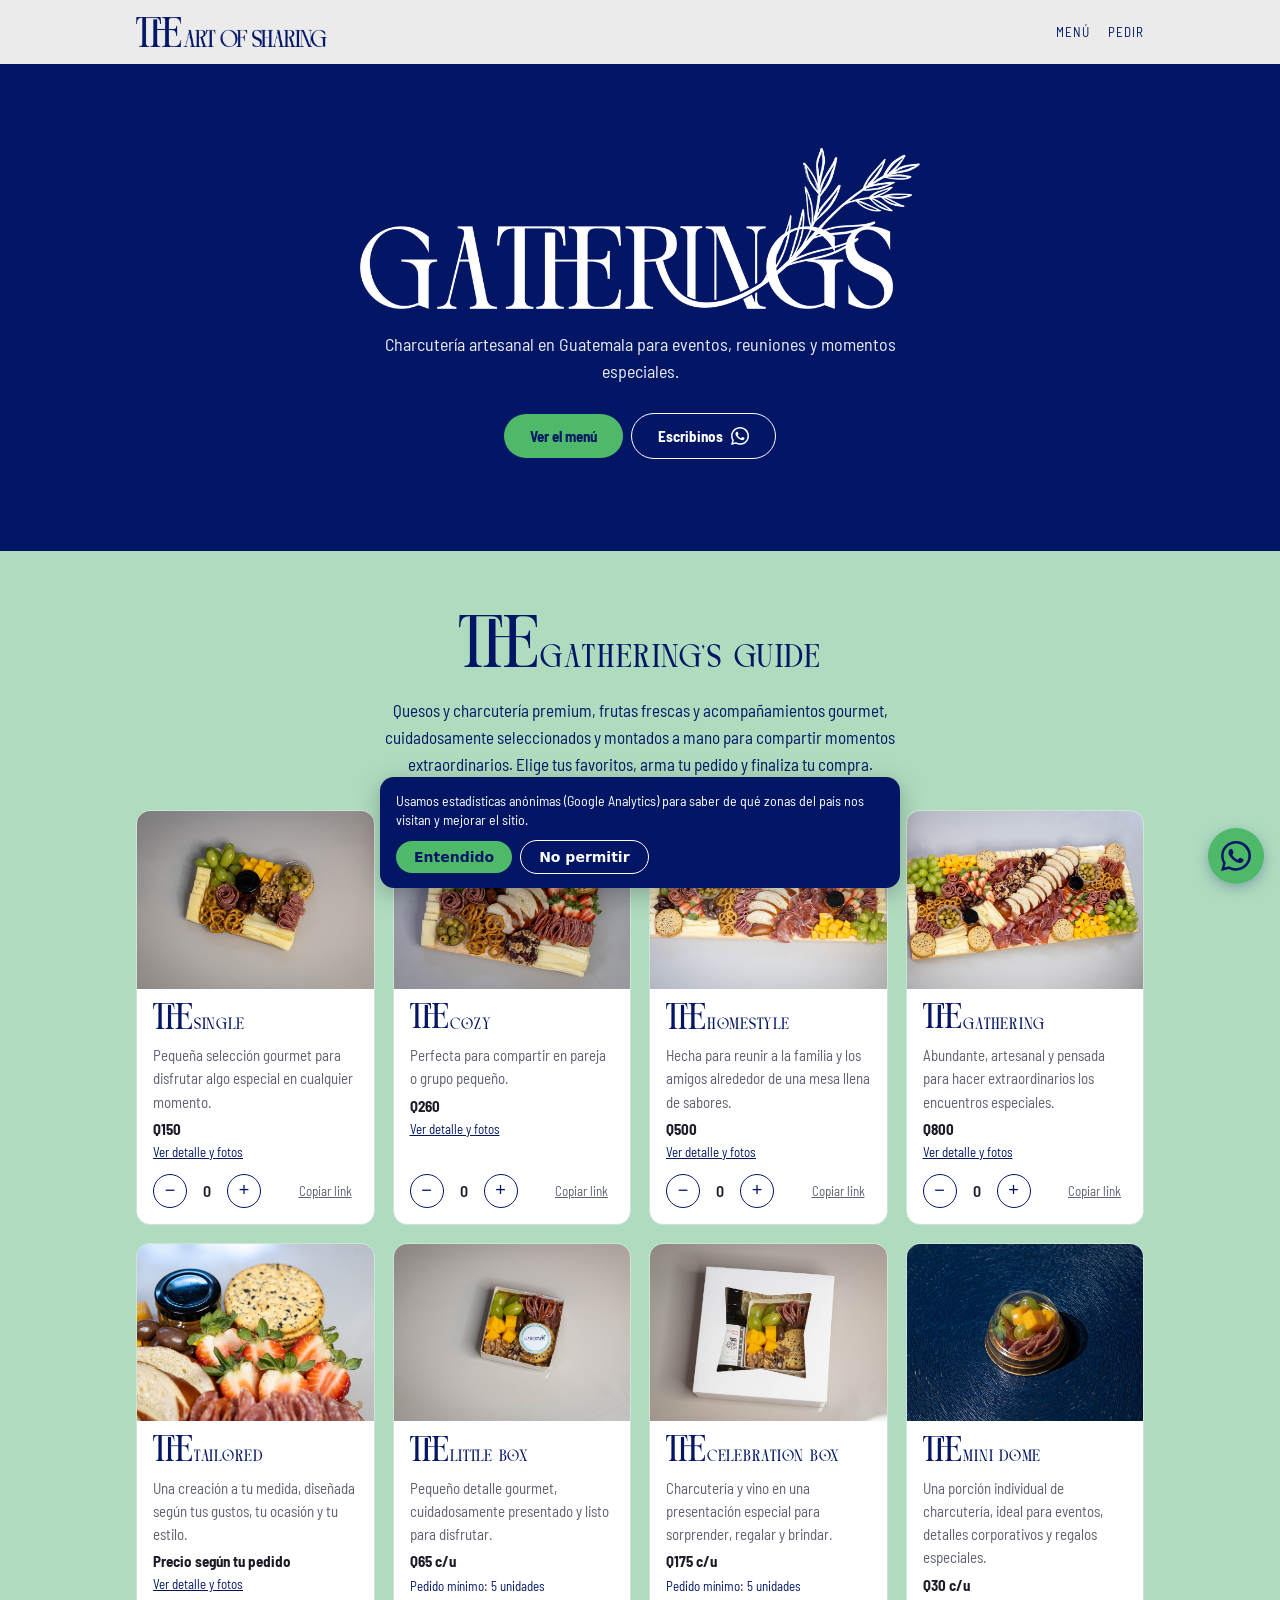
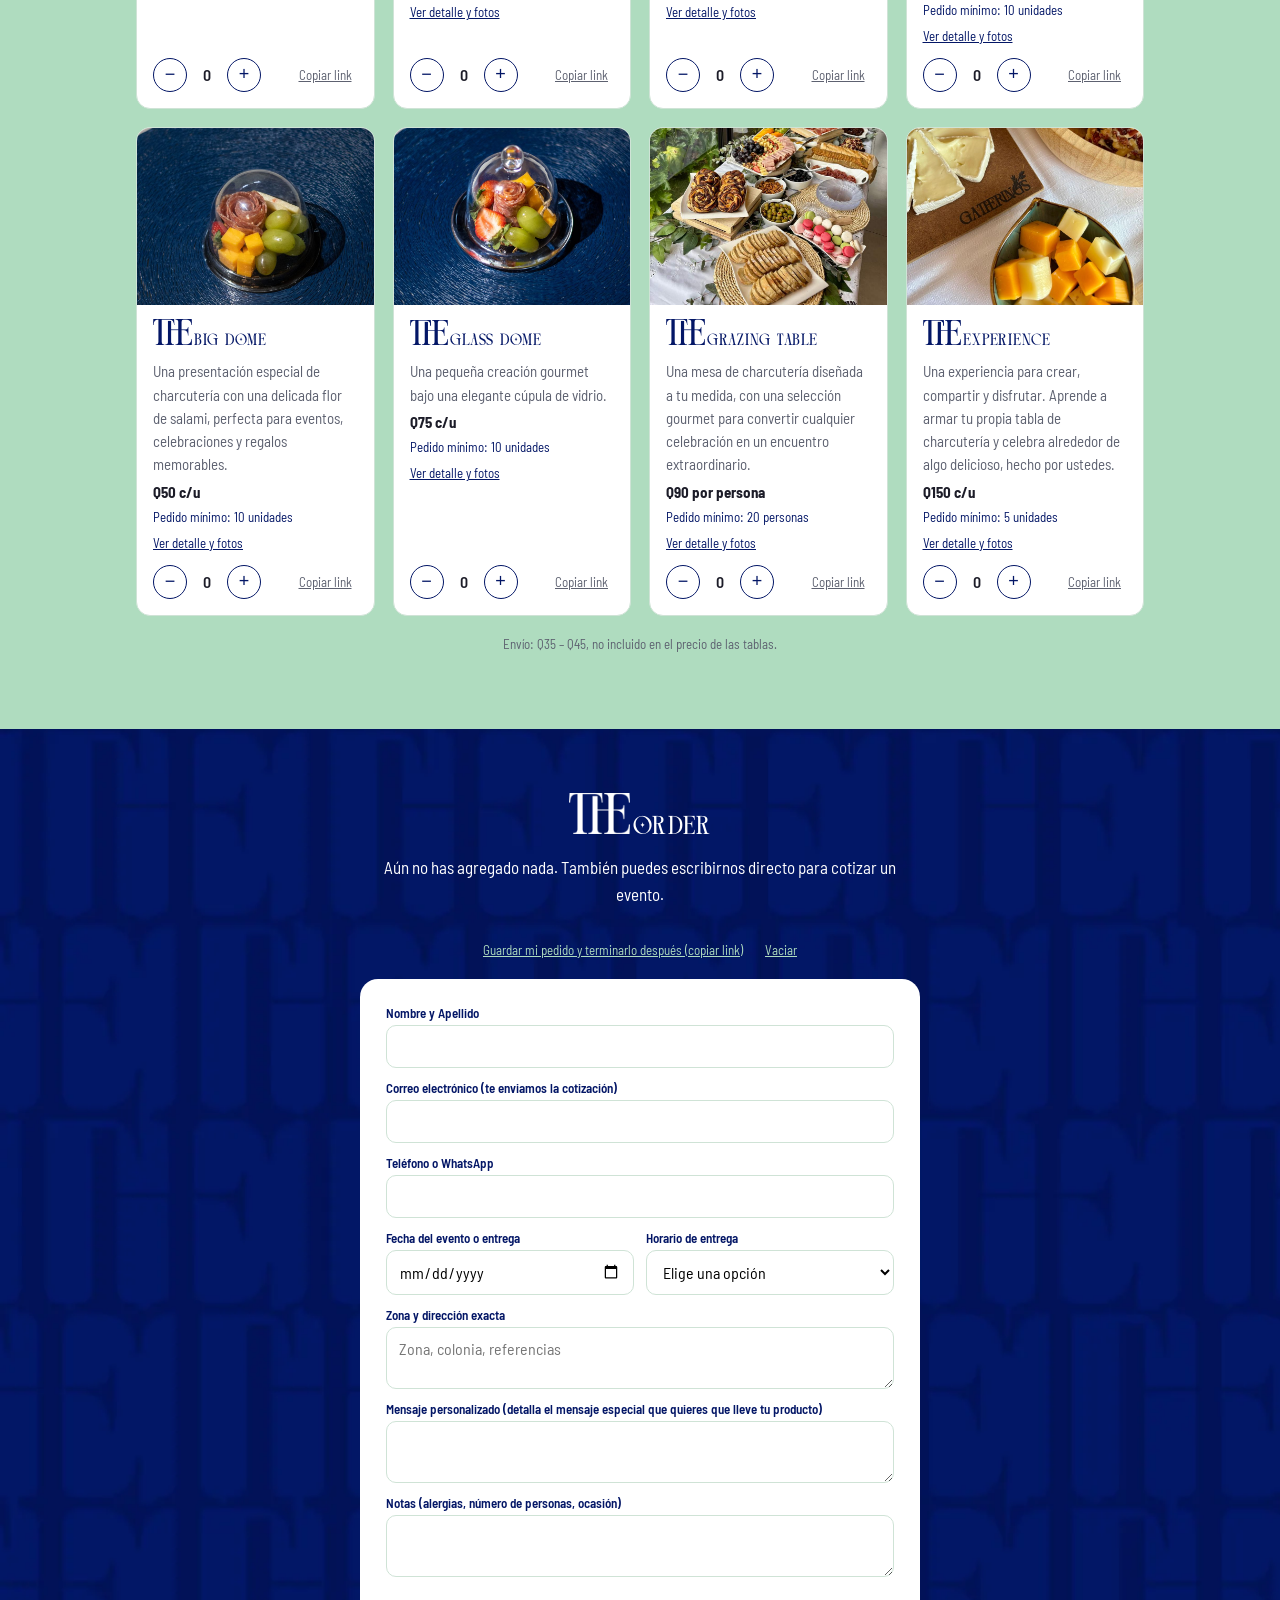
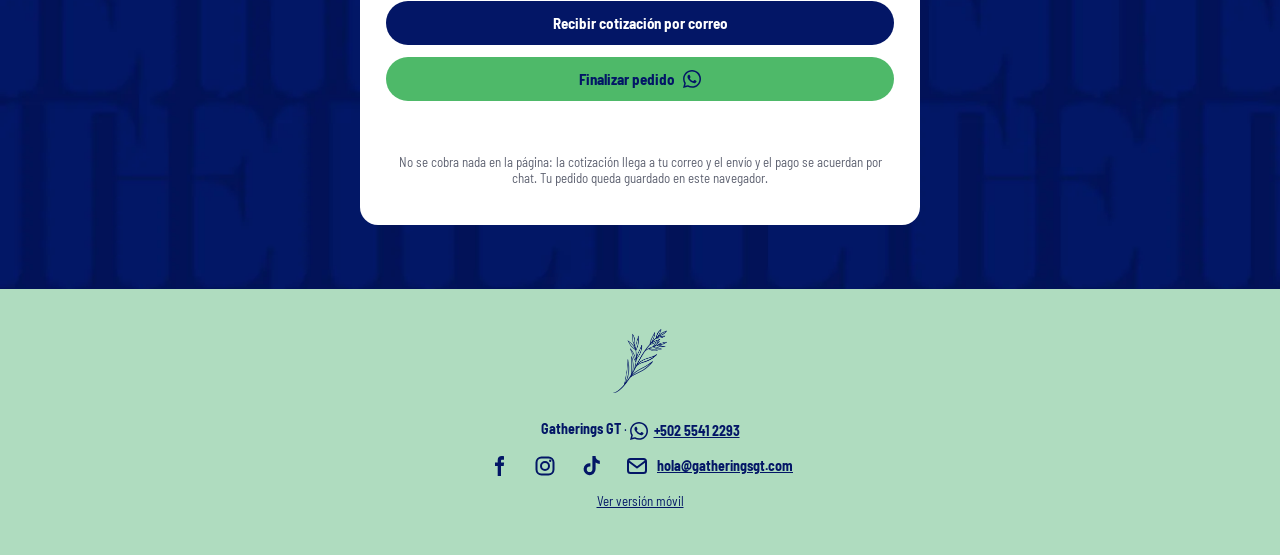
==== commit dcc642f2: "Formulario: botón «Finalizar pedido» y teléfono y dirección obligatorios Co-Authored-By: Claude Sonn" ====
--- a/gatheringsgt/index.html
+++ b/gatheringsgt/index.html
@@ -119,18 +119,18 @@
   <form id="f" style="margin-top:20px">
     <label>Nombre y Apellido<input name="nombre" required autocomplete="name"></label>
     <label>Correo electrónico (te enviamos la cotización)<input name="correo" type="email" autocomplete="email" inputmode="email"></label>
-    <label>Teléfono o WhatsApp<input name="telefono" type="tel" autocomplete="tel" inputmode="tel"></label>
+    <label>Teléfono o WhatsApp<input name="telefono" type="tel" required autocomplete="tel" inputmode="tel"></label>
     <div class="row">
       <label>Fecha del evento o entrega<input name="fecha" type="date" required></label>
       <label>Horario de entrega<select name="horario" required><option value="" disabled selected>Elige una opción</option><option>Durante la mañana</option><option>Durante la tarde</option></select></label>
     </div>
-    <label>Zona y dirección exacta<textarea name="dir" rows="2" placeholder="Zona, colonia, referencias"></textarea></label>
+    <label>Zona y dirección exacta<textarea name="dir" rows="2" required placeholder="Zona, colonia, referencias"></textarea></label>
     <label>Mensaje personalizado (detalla el mensaje especial que quieres que lleve tu producto)<textarea name="mensaje" rows="2"></textarea></label>
     <label>Notas (alergias, número de personas, ocasión)<textarea name="notas" rows="2"></textarea></label>
     <div class="hp" aria-hidden="true"><label>Empresa<input name="empresa" tabindex="-1" autocomplete="off"></label></div>
     <div id="ts"></div>
     <button class="btn btn-quote" type="submit" data-via="quote">Recibir cotización por correo</button>
-    <button class="btn btn-wa btn-ico" type="submit" data-via="wa" aria-label="Enviar pedido por WhatsApp">Enviar pedido por WhatsApp <svg class="wai" aria-hidden="true"><use href="#wa"/></svg></button>
+    <button class="btn btn-wa btn-ico" type="submit" data-via="wa" aria-label="Finalizar pedido">Finalizar pedido <svg class="wai" aria-hidden="true"><use href="#wa"/></svg></button>
     <p class="qmsg" id="qmsg" role="status" aria-live="polite"></p>
     <p class="note">No se cobra nada en la página: la cotización llega a tu correo y el envío y el pago se acuerdan por chat. Tu pedido queda guardado en este navegador.</p>
   </form>
@@ -143,7 +143,7 @@
   <p><a class="viewsw" href="m/?v=m">Ver versión móvil</a></p>
 </footer>
 
-<div class="cart" id="cart"><b id="cartTxt"></b><a class="btn btn-wa" href="#pedido">Finalizar pedido</a></div>
+<div class="cart" id="cart"><b id="cartTxt"></b><button class="btn btn-wa" type="button" id="finish">Finalizar pedido</button></div>
 <a class="btn btn-wa fab" id="fab" href="#" aria-label="Escribinos por WhatsApp"><svg class="wai" aria-hidden="true"><use href="#wa"/></svg></a>
 <div class="toast" id="toast" role="status"></div>
 <script src="assets/shared.js?v=20261022e"></script>
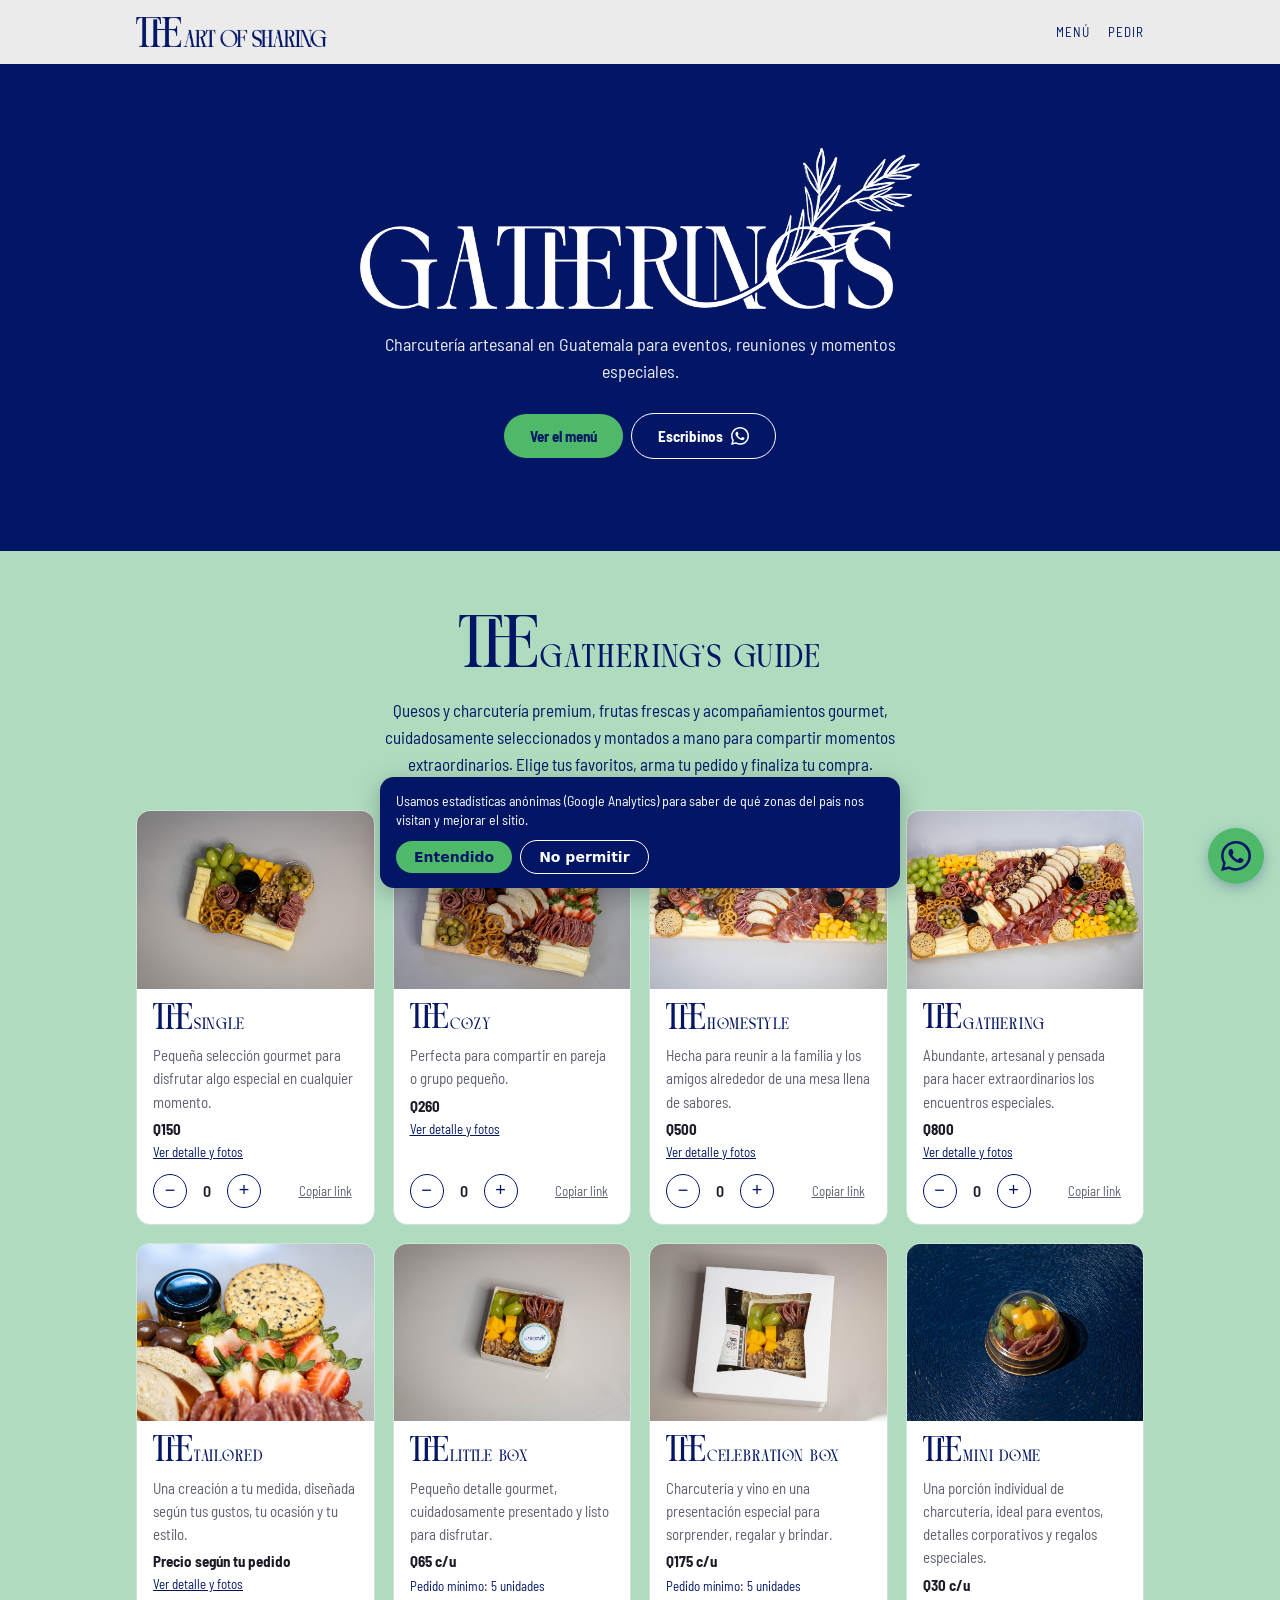
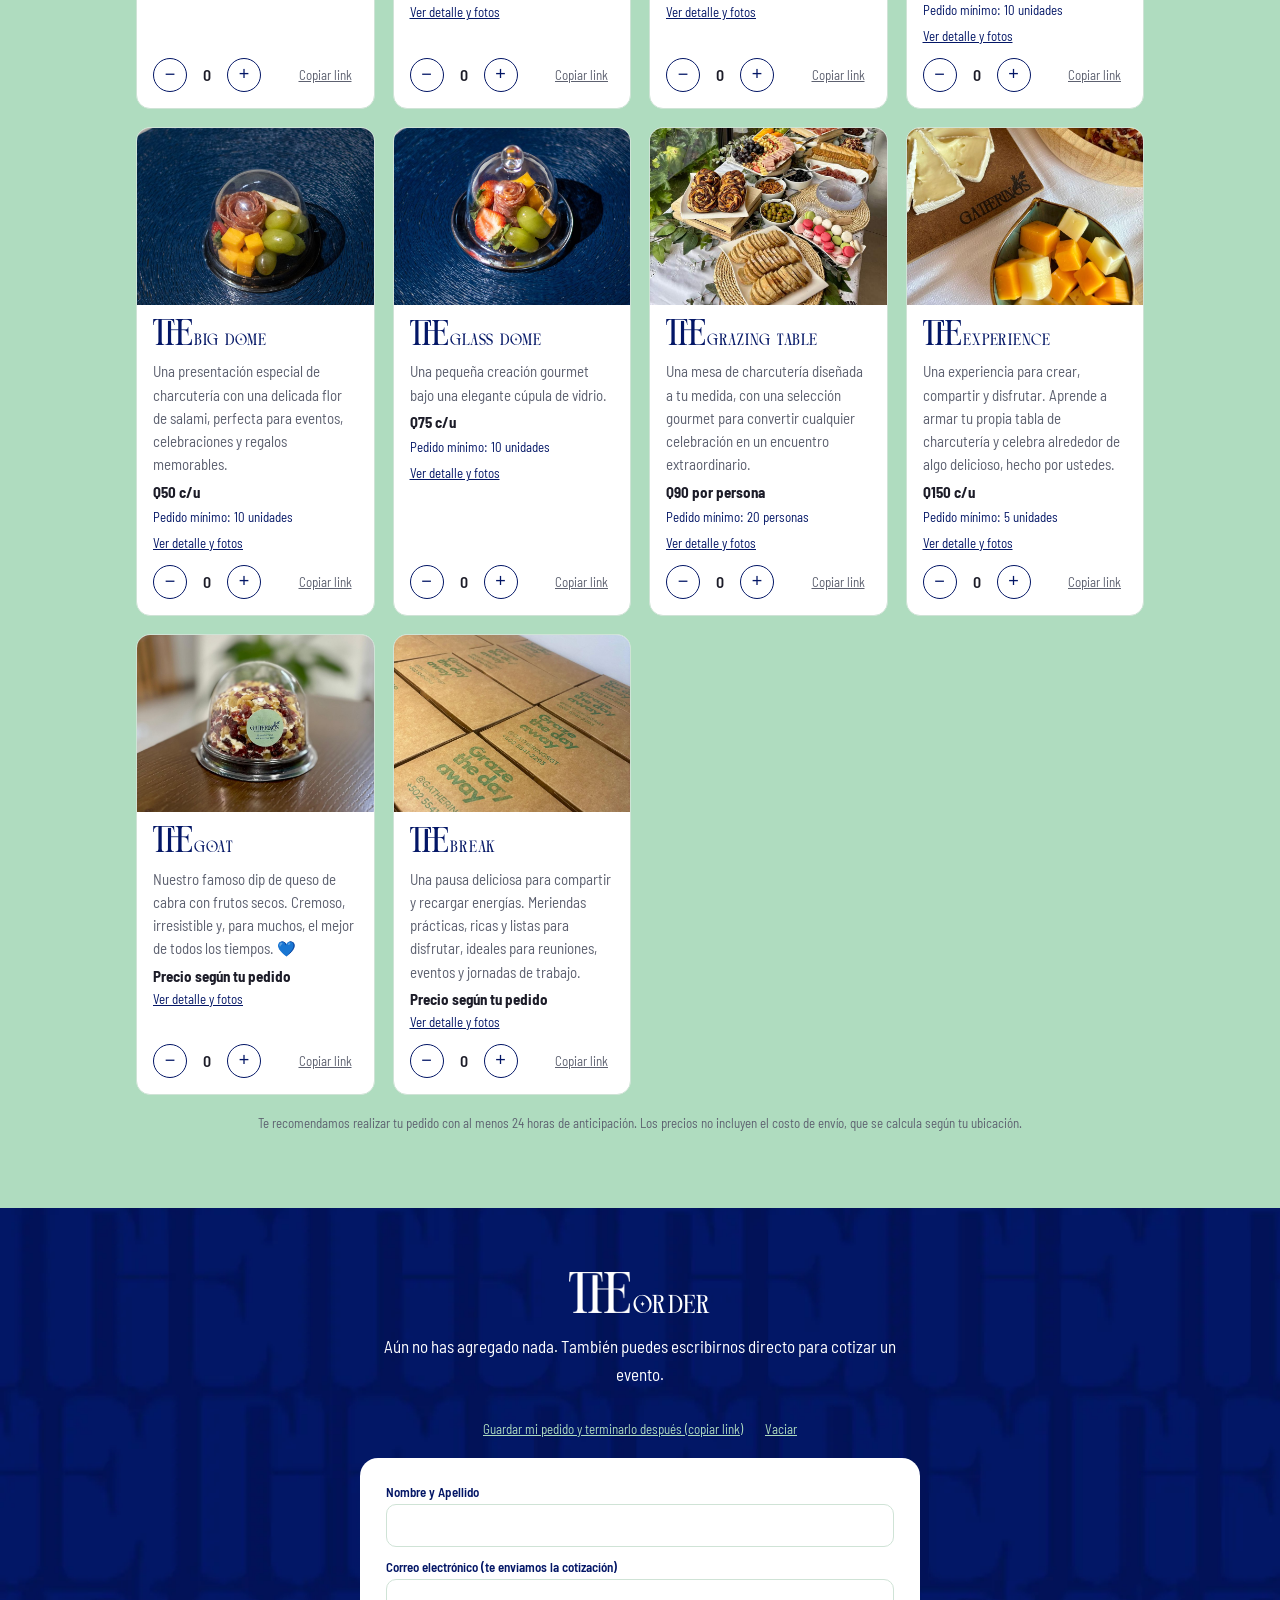
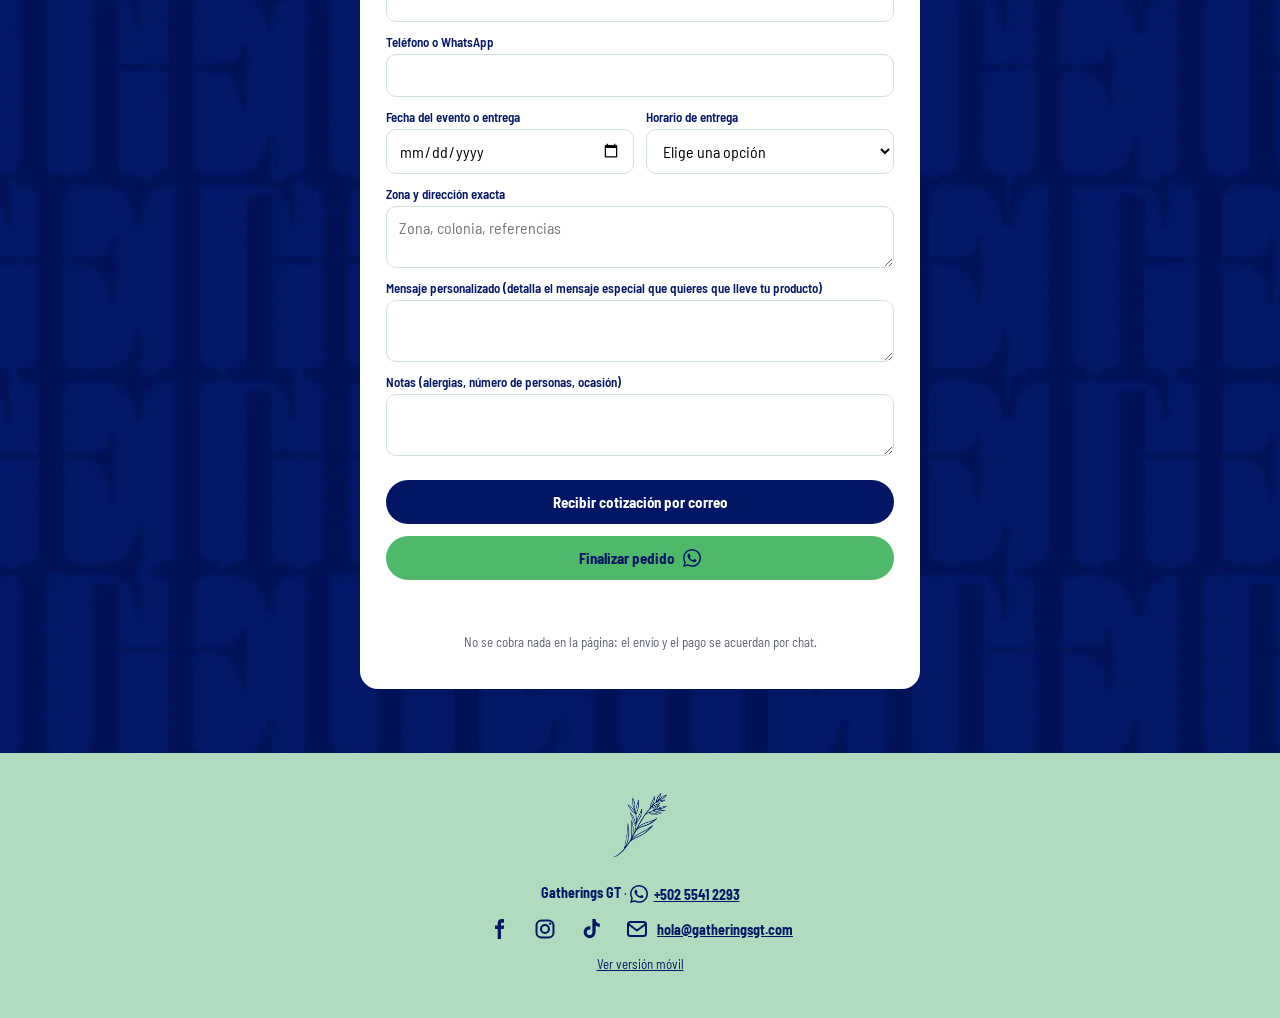
==== commit 160cfdbc: "Productos 13 y 14, frases nuevas y móvil con franja azul - The GOAT y The Break con su descripción, " ====
--- a/gatheringsgt/index.html
+++ b/gatheringsgt/index.html
@@ -110,7 +110,7 @@
   <h2><span class="ttl"><span class="the" role="img" aria-label="The"></span><span>Gathering's Guide</span></span></h2>
   <p class="sub">Quesos y charcutería premium, frutas frescas y acompañamientos gourmet, cuidadosamente seleccionados y montados a mano para compartir momentos extraordinarios. Elige tus favoritos, arma tu pedido y finaliza tu compra.</p>
   <div class="grid" id="grid"></div>
-  <p class="note" style="margin-top:20px">Envío: Q35 – Q45, no incluido en el precio de las tablas.</p>
+  <p class="note" style="margin-top:20px">Te recomendamos realizar tu pedido con al menos 24 horas de anticipación. Los precios no incluyen el costo de envío, que se calcula según tu ubicación.</p>
 </div></section>
 
 <section id="pedido"><div class="wrap">
@@ -132,7 +132,7 @@
     <button class="btn btn-quote" type="submit" data-via="quote">Recibir cotización por correo</button>
     <button class="btn btn-wa btn-ico" type="submit" data-via="wa" aria-label="Finalizar pedido">Finalizar pedido <svg class="wai" aria-hidden="true"><use href="#wa"/></svg></button>
     <p class="qmsg" id="qmsg" role="status" aria-live="polite"></p>
-    <p class="note">No se cobra nada en la página: la cotización llega a tu correo y el envío y el pago se acuerdan por chat. Tu pedido queda guardado en este navegador.</p>
+    <p class="note">No se cobra nada en la página: el envío y el pago se acuerdan por chat.</p>
   </form>
 </div></section>
 
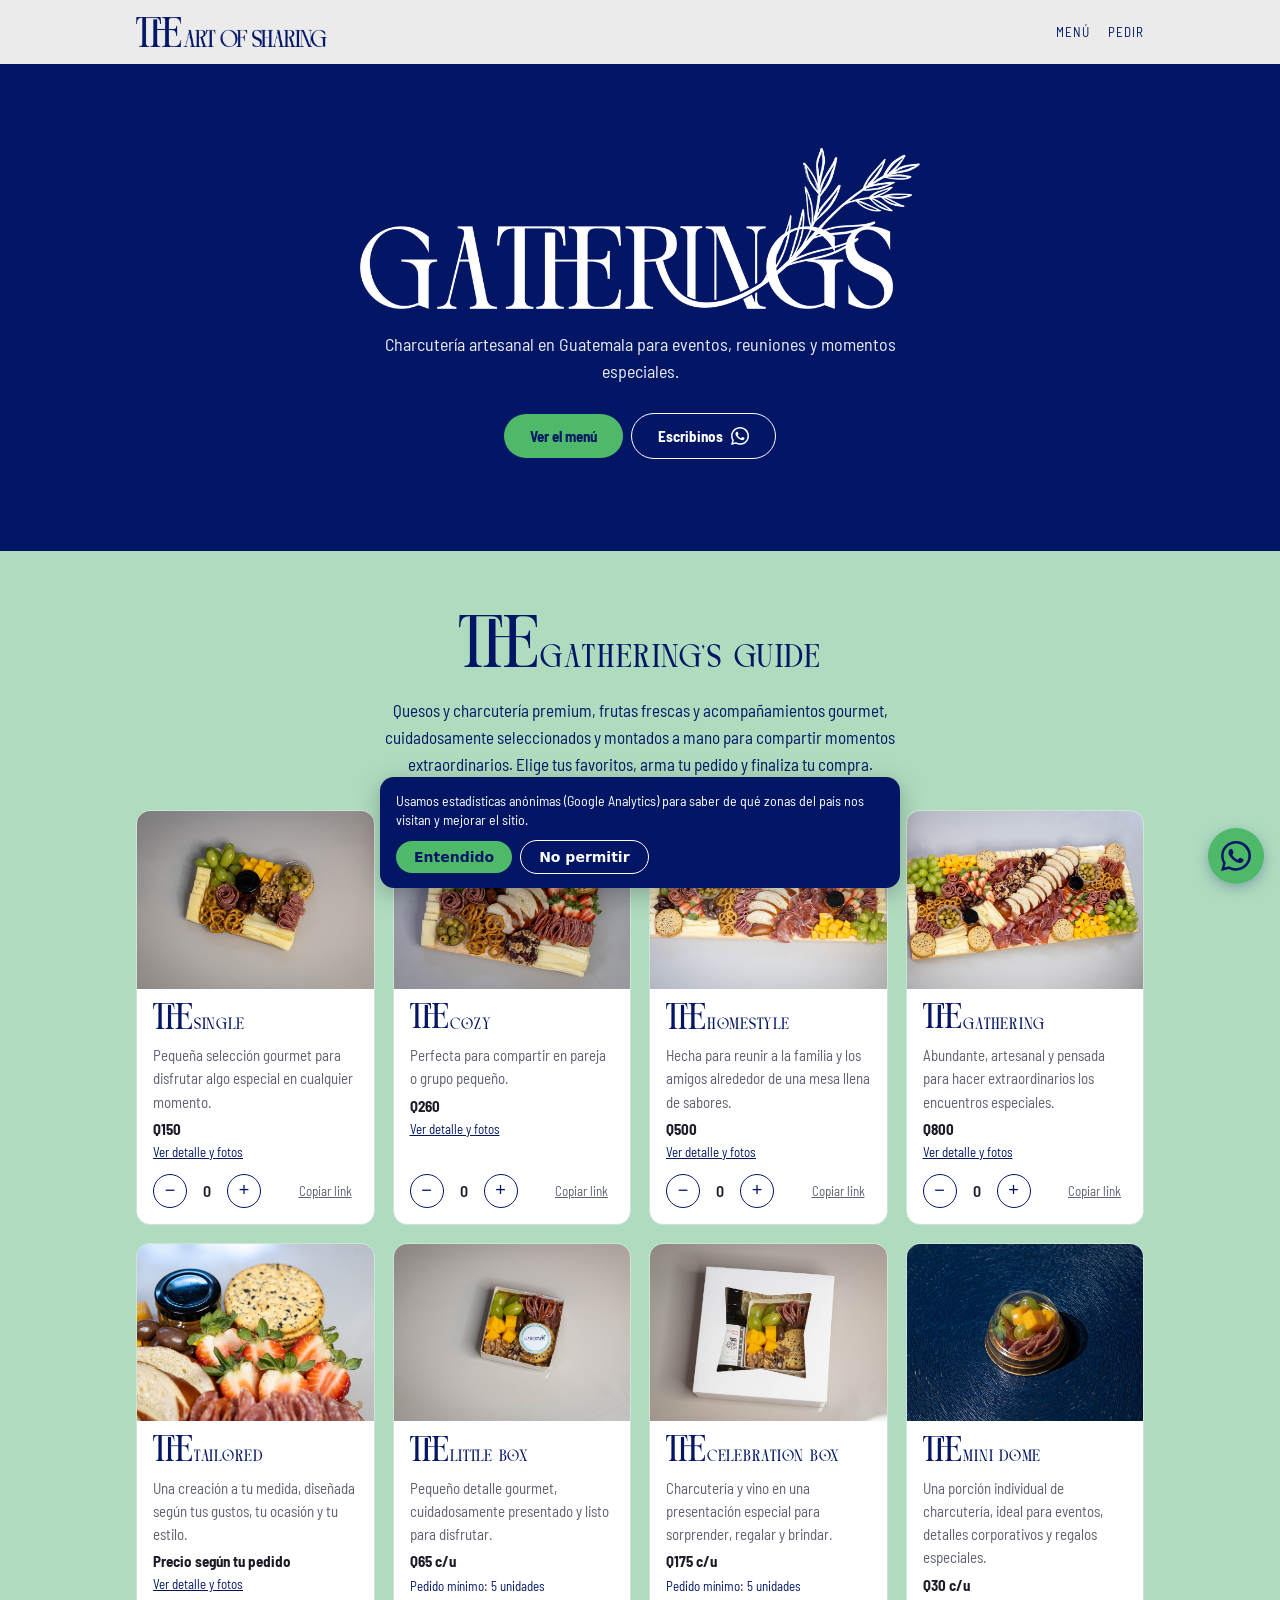
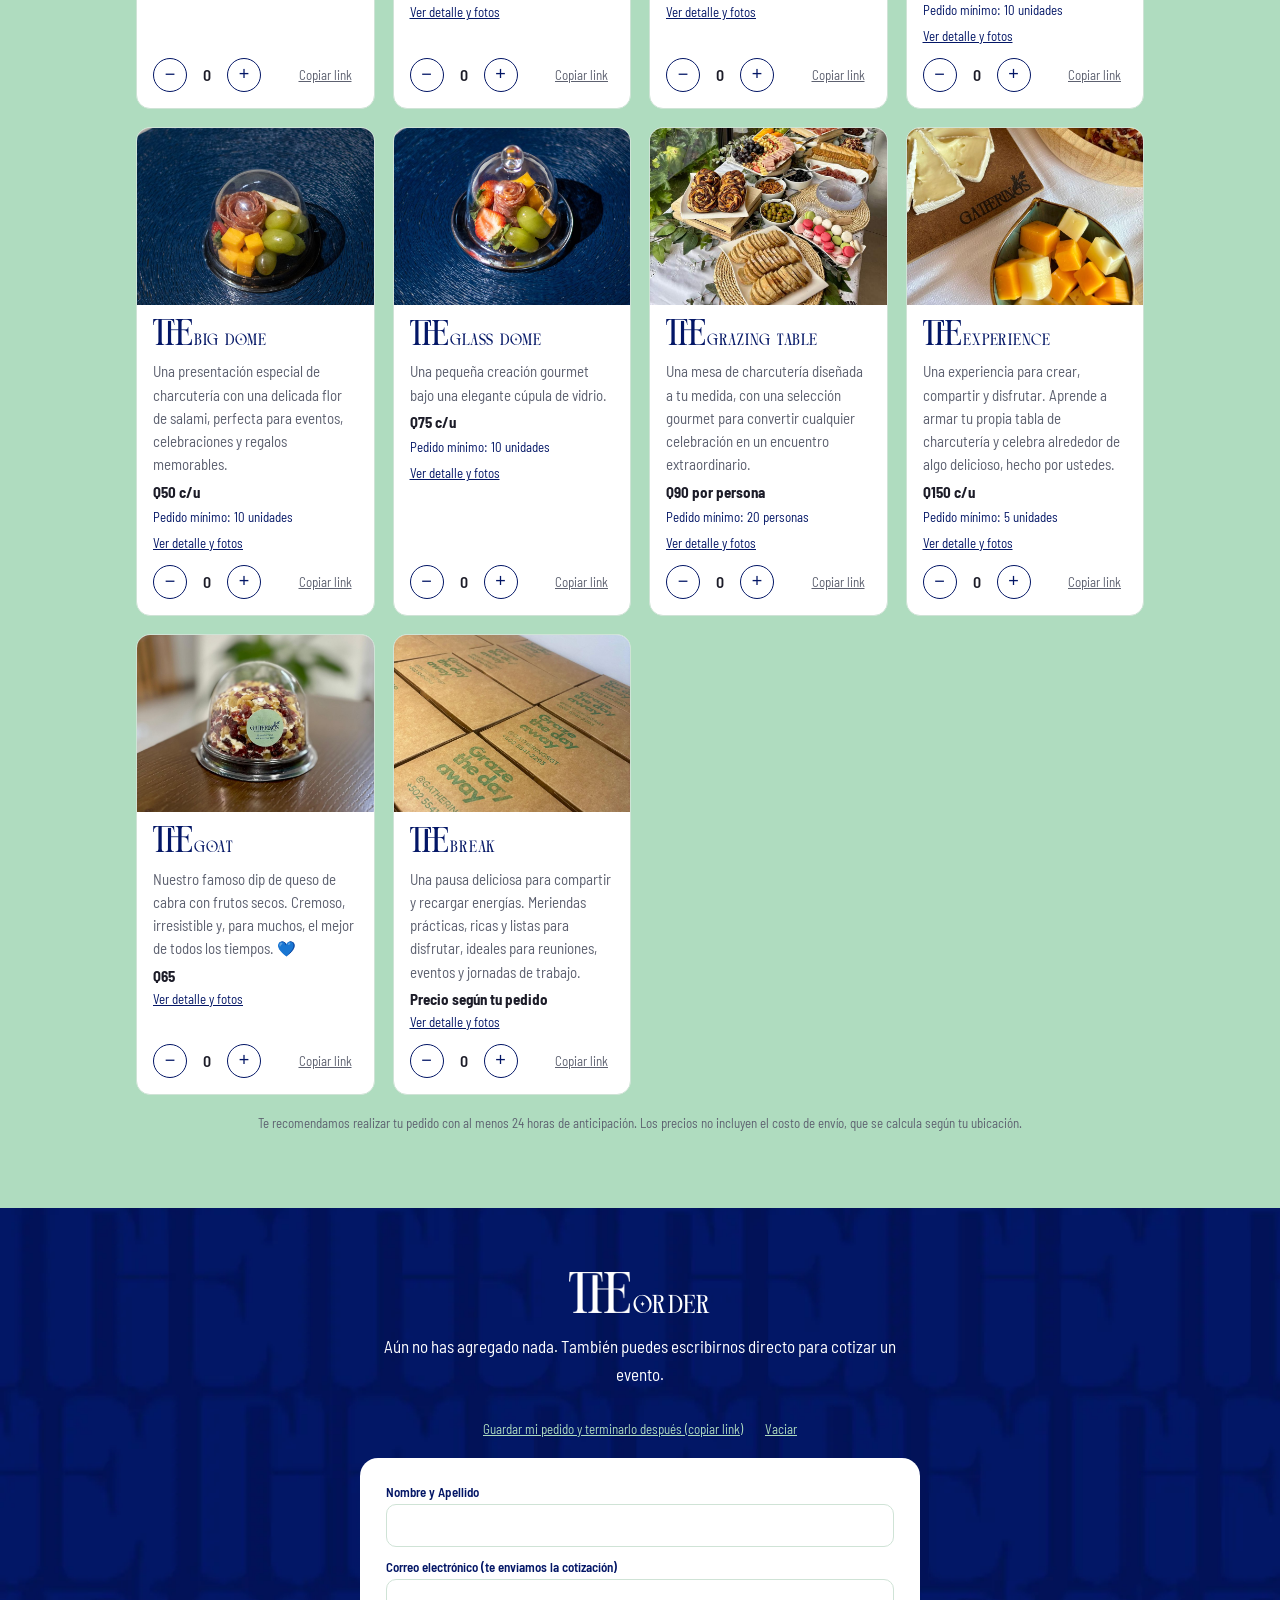
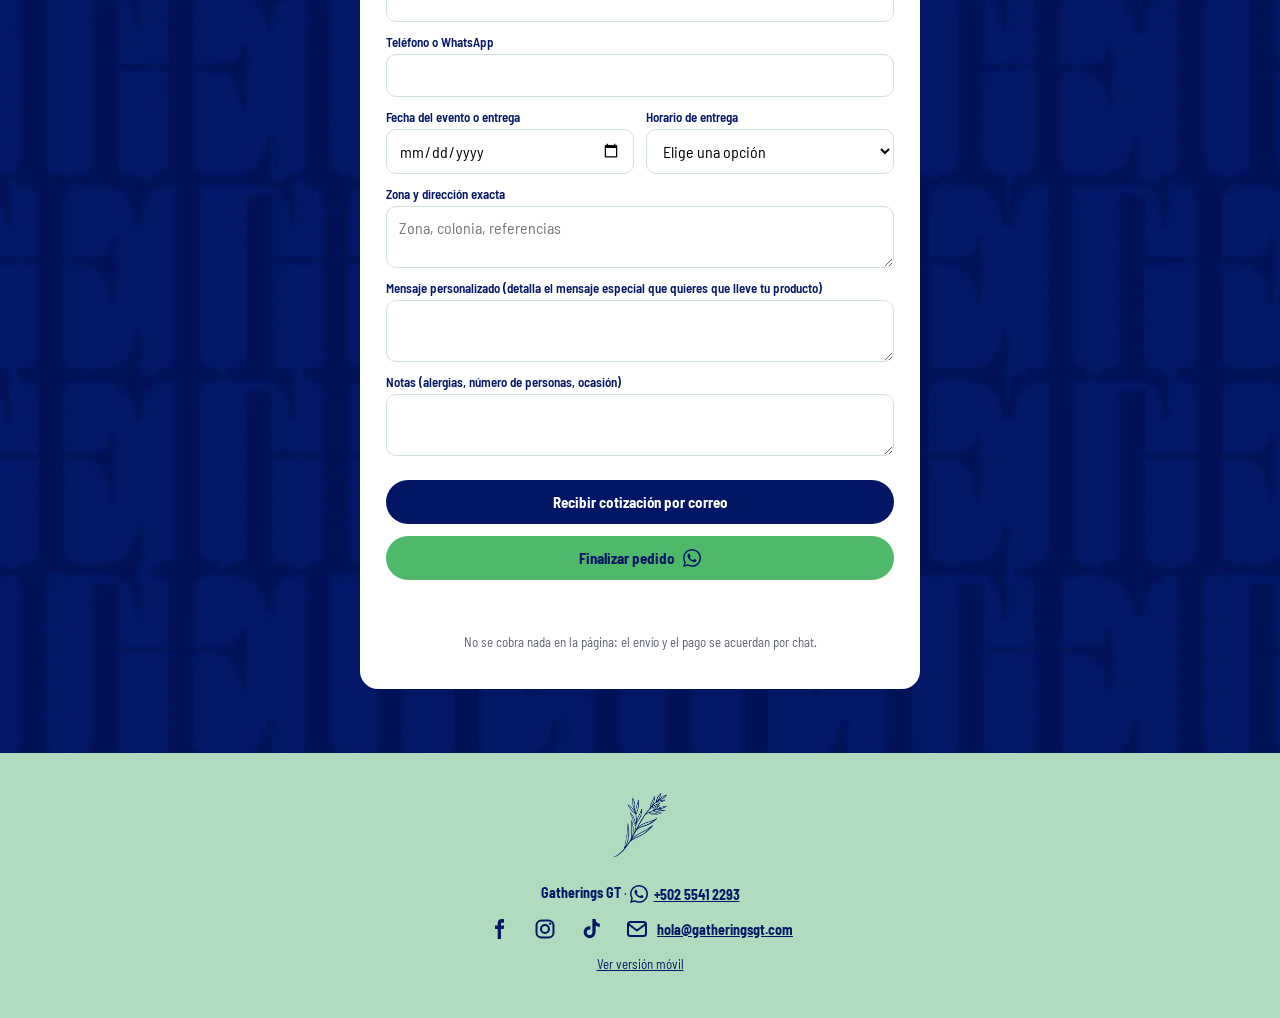
==== commit 51456e06: "Cotizaciones web: avisar en el sitio y en el acuse qué productos pasan por revisión Un producto a la" ====
--- a/gatheringsgt/index.html
+++ b/gatheringsgt/index.html
@@ -41,7 +41,7 @@
 .hero h1 img{width:min(560px,86vw);height:auto}
 .hero p{max-width:560px;margin:22px auto 0;font:18px/1.5 var(--sans);opacity:.92}
 .btn{display:inline-block;border:0;border-radius:999px;padding:13px 26px;font:700 15px var(--sans);cursor:pointer;text-decoration:none}
-.btn-wa{background:var(--wa);color:var(--navy)}.btn-quote{background:var(--navy);color:#fff}.btn[disabled]{opacity:.6;cursor:wait}.hp{position:absolute;left:-9999px;width:1px;height:1px;overflow:hidden}.qmsg{font:600 14px var(--sans);text-align:center;margin:0;min-height:1.2em;color:var(--navy)}.qmsg.err{color:#b3261e}.qmsg a{color:var(--navy)}
+.btn-wa{background:var(--wa);color:var(--navy)}.btn-quote{background:var(--navy);color:#fff}.btn[disabled]{opacity:.6;cursor:wait}.hp{position:absolute;left:-9999px;width:1px;height:1px;overflow:hidden}.qmsg{font:600 14px var(--sans);text-align:center;margin:0;min-height:1.2em;color:var(--navy)}.revnote{background:#AFDCBF;padding:10px 12px;border-radius:8px;margin-bottom:8px}.revnote[hidden]{display:none}.qmsg.err{color:#b3261e}.qmsg a{color:var(--navy)}
 .btn-line{border:1px solid #fff;color:#fff;margin-left:8px}
 .hero .btns{margin-top:28px}
 .wai{width:1.2em;height:1.2em;flex:none}.btn-ico{display:inline-flex;align-items:center;justify-content:center;gap:8px}footer a.tel{display:inline-flex;align-items:center;gap:6px;vertical-align:middle}footer a.tel .wai{width:18px;height:18px}footer a.tel{transition:color .15s,transform .15s}footer a.tel:hover,footer a.tel:focus-visible{color:var(--green);transform:translateY(-2px)}
@@ -131,6 +131,7 @@
     <div id="ts"></div>
     <button class="btn btn-quote" type="submit" data-via="quote">Recibir cotización por correo</button>
     <button class="btn btn-wa btn-ico" type="submit" data-via="wa" aria-label="Finalizar pedido">Finalizar pedido <svg class="wai" aria-hidden="true"><use href="#wa"/></svg></button>
+    <p class="qmsg revnote" id="revNote" role="note" hidden></p>
     <p class="qmsg" id="qmsg" role="status" aria-live="polite"></p>
     <p class="note">No se cobra nada en la página: el envío y el pago se acuerdan por chat.</p>
   </form>
